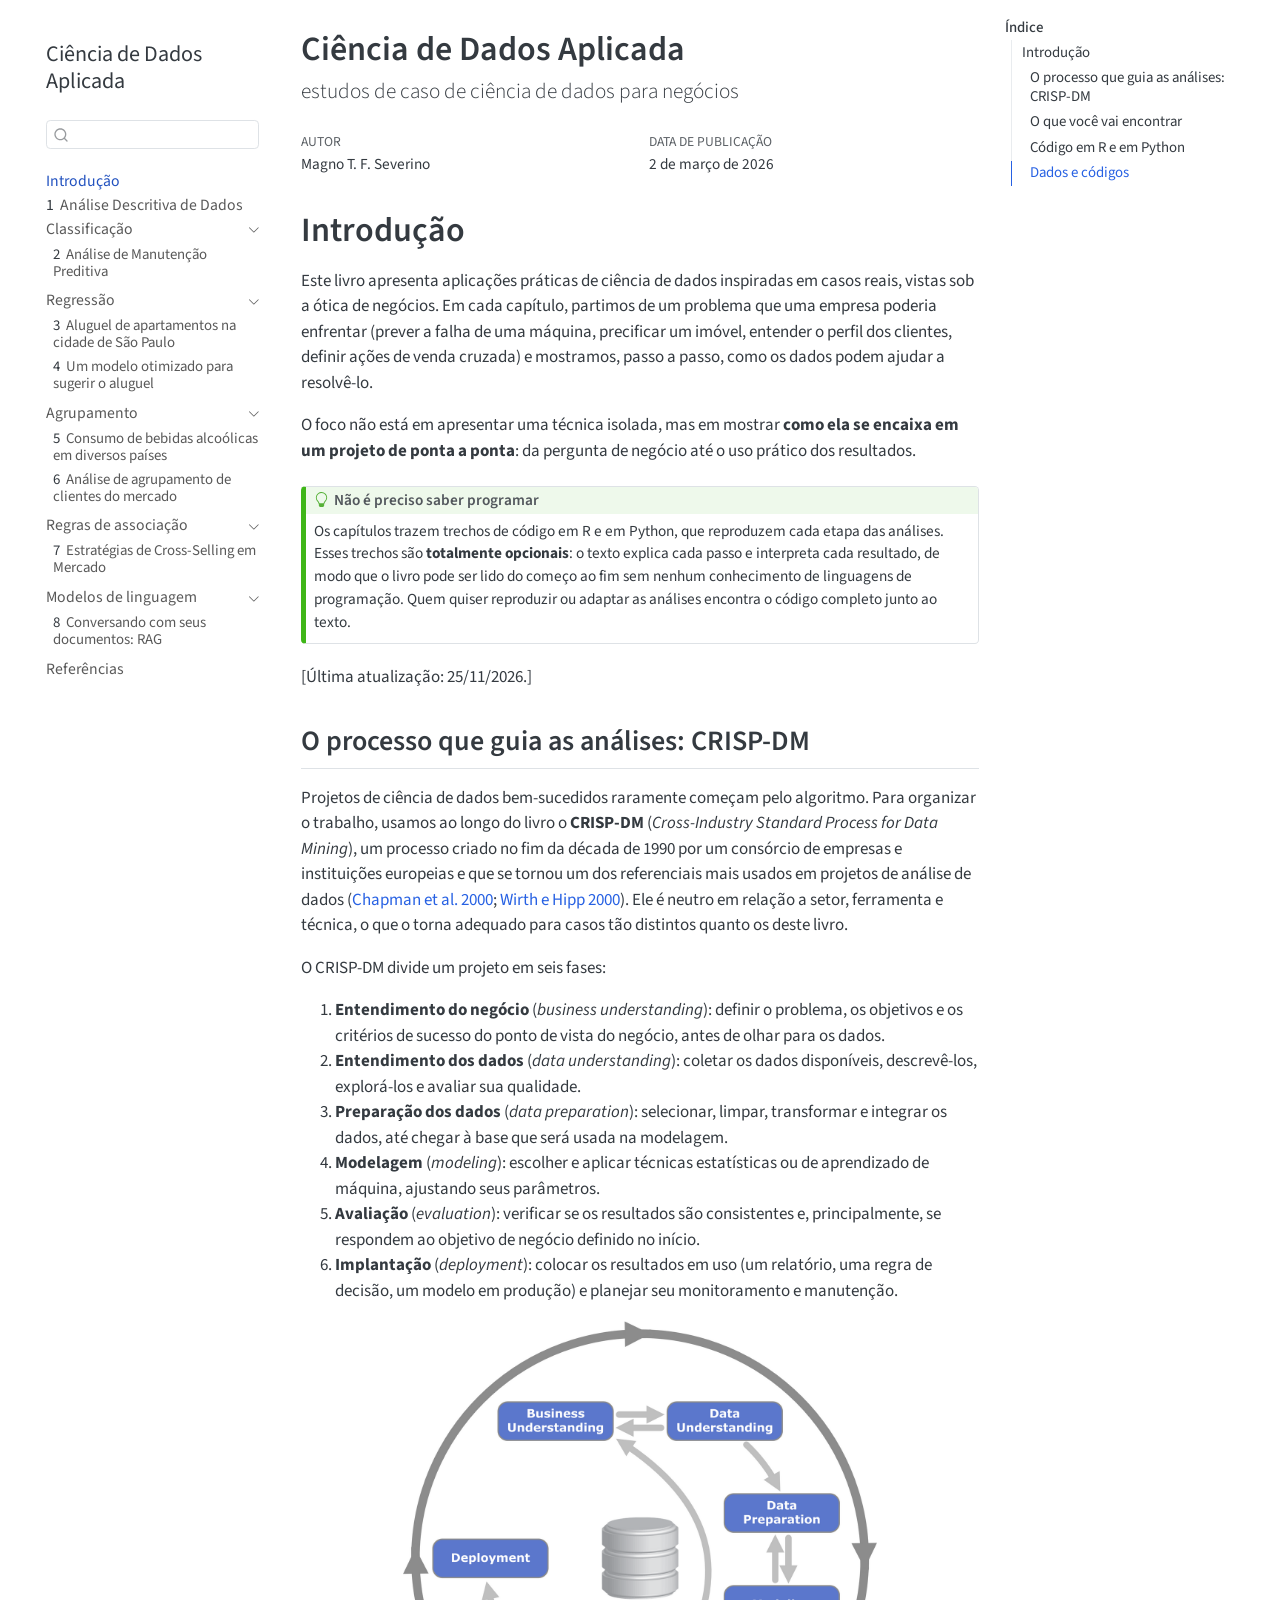
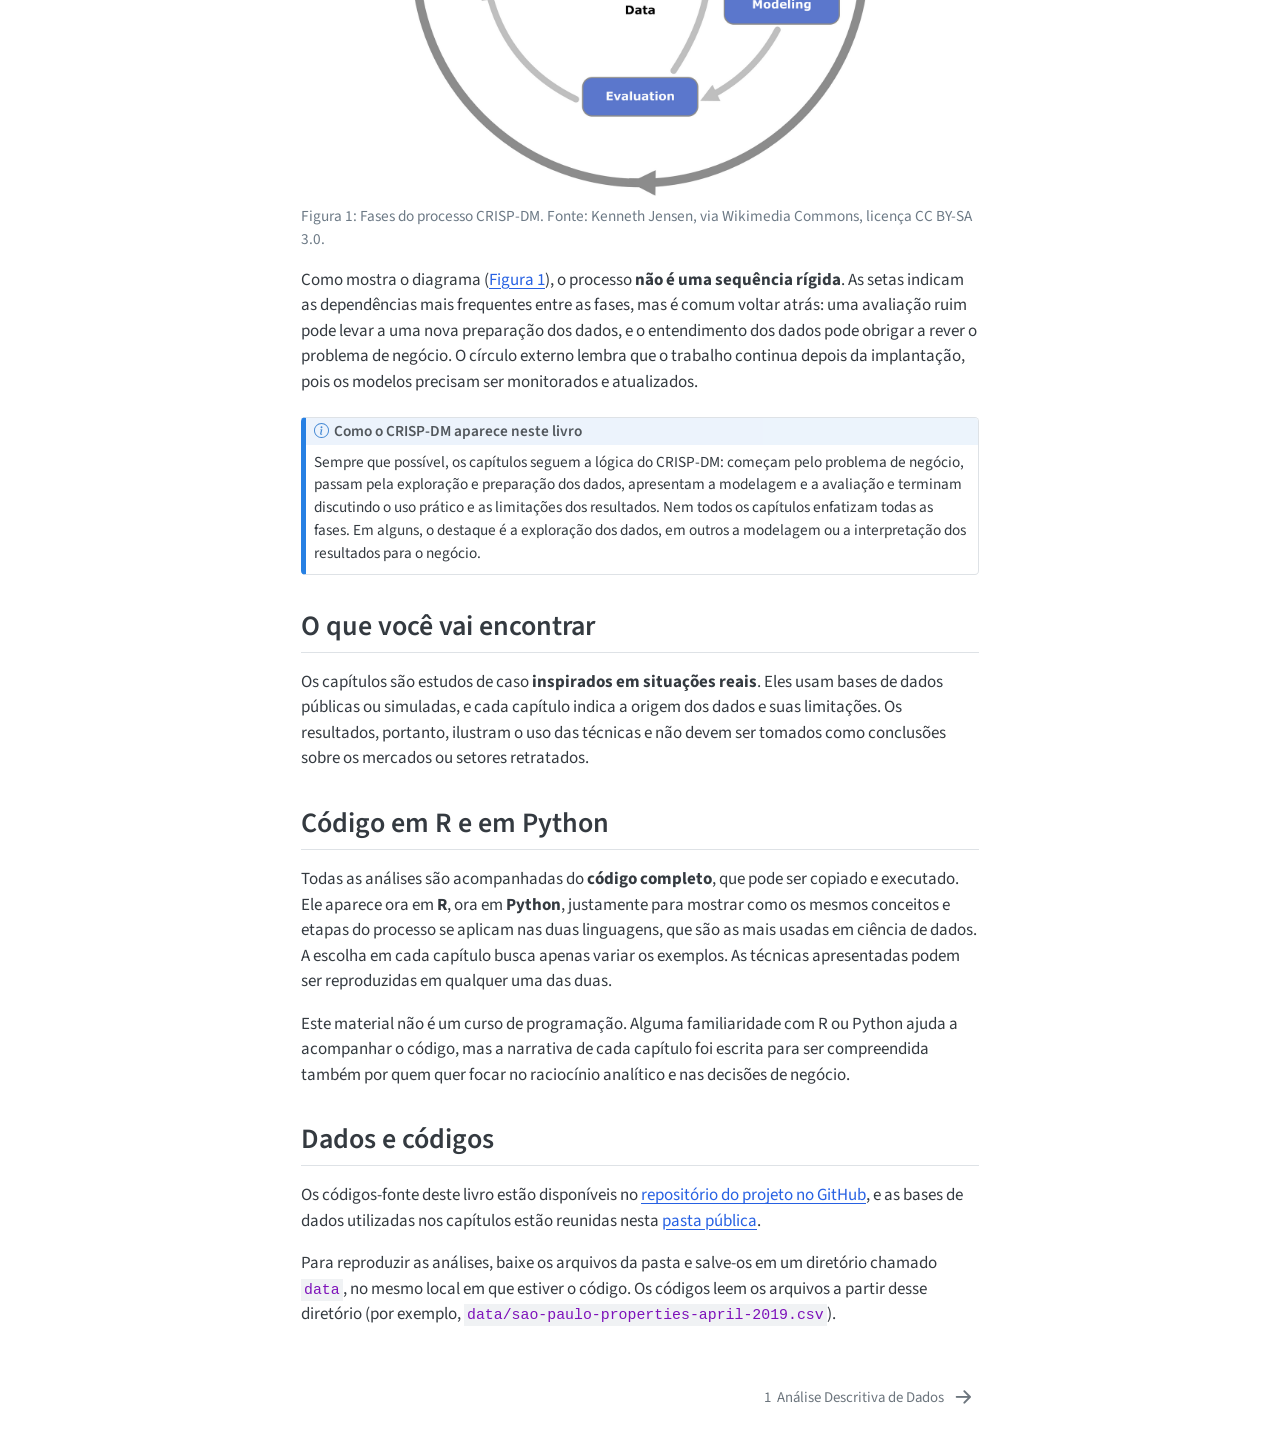
==== _book/index.html @ 0cd11869 "Atualiza título, subtítulo e introdução do livro - Título "Ciência de Dados Aplicada" e subtítulo "e" ====
<!DOCTYPE html>
<html xmlns="http://www.w3.org/1999/xhtml" lang="pt-BR" xml:lang="pt-BR"><head>

<meta charset="utf-8">
<meta name="generator" content="quarto-1.8.25">

<meta name="viewport" content="width=device-width, initial-scale=1.0, user-scalable=yes">

<meta name="author" content="Magno T. F. Severino">

<title>Ciência de Dados Aplicada</title>
<style>
code{white-space: pre-wrap;}
span.smallcaps{font-variant: small-caps;}
div.columns{display: flex; gap: min(4vw, 1.5em);}
div.column{flex: auto; overflow-x: auto;}
div.hanging-indent{margin-left: 1.5em; text-indent: -1.5em;}
ul.task-list{list-style: none;}
ul.task-list li input[type="checkbox"] {
  width: 0.8em;
  margin: 0 0.8em 0.2em -1em; /* quarto-specific, see https://github.com/quarto-dev/quarto-cli/issues/4556 */ 
  vertical-align: middle;
}
/* CSS for citations */
div.csl-bib-body { }
div.csl-entry {
  clear: both;
  margin-bottom: 0em;
}
.hanging-indent div.csl-entry {
  margin-left:2em;
  text-indent:-2em;
}
div.csl-left-margin {
  min-width:2em;
  float:left;
}
div.csl-right-inline {
  margin-left:2em;
  padding-left:1em;
}
div.csl-indent {
  margin-left: 2em;
}</style>


<script src="site_libs/quarto-nav/quarto-nav.js"></script>
<script src="site_libs/quarto-nav/headroom.min.js"></script>
<script src="site_libs/clipboard/clipboard.min.js"></script>
<script src="site_libs/quarto-search/autocomplete.umd.js"></script>
<script src="site_libs/quarto-search/fuse.min.js"></script>
<script src="site_libs/quarto-search/quarto-search.js"></script>
<meta name="quarto:offset" content="./">
<link href="./01_analise_descritiva.html" rel="next">
<script src="site_libs/quarto-html/quarto.js" type="module"></script>
<script src="site_libs/quarto-html/tabsets/tabsets.js" type="module"></script>
<script src="site_libs/quarto-html/axe/axe-check.js" type="module"></script>
<script src="site_libs/quarto-html/popper.min.js"></script>
<script src="site_libs/quarto-html/tippy.umd.min.js"></script>
<script src="site_libs/quarto-html/anchor.min.js"></script>
<link href="site_libs/quarto-html/tippy.css" rel="stylesheet">
<link href="site_libs/quarto-html/quarto-syntax-highlighting-7b89279ff1a6dce999919e0e67d4d9ec.css" rel="stylesheet" id="quarto-text-highlighting-styles">
<script src="site_libs/bootstrap/bootstrap.min.js"></script>
<link href="site_libs/bootstrap/bootstrap-icons.css" rel="stylesheet">
<link href="site_libs/bootstrap/bootstrap-70a47bd5681a7291082a5b9f83d58762.min.css" rel="stylesheet" append-hash="true" id="quarto-bootstrap" data-mode="light">
<script id="quarto-search-options" type="application/json">{
  "location": "sidebar",
  "copy-button": false,
  "collapse-after": 3,
  "panel-placement": "start",
  "type": "textbox",
  "limit": 50,
  "keyboard-shortcut": [
    "f",
    "/",
    "s"
  ],
  "show-item-context": false,
  "language": {
    "search-no-results-text": "Nenhum resultado",
    "search-matching-documents-text": "documentos correspondentes",
    "search-copy-link-title": "Copiar link para a busca",
    "search-hide-matches-text": "Esconder correspondências adicionais",
    "search-more-match-text": "mais correspondência neste documento",
    "search-more-matches-text": "mais correspondências neste documento",
    "search-clear-button-title": "Limpar",
    "search-text-placeholder": "",
    "search-detached-cancel-button-title": "Cancelar",
    "search-submit-button-title": "Enviar",
    "search-label": "Procurar"
  }
}</script>


</head>

<body class="nav-sidebar floating quarto-light">

<div id="quarto-search-results"></div>
  <header id="quarto-header" class="headroom fixed-top">
  <nav class="quarto-secondary-nav">
    <div class="container-fluid d-flex">
      <button type="button" class="quarto-btn-toggle btn" data-bs-toggle="collapse" role="button" data-bs-target=".quarto-sidebar-collapse-item" aria-controls="quarto-sidebar" aria-expanded="false" aria-label="Alternar barra lateral" onclick="if (window.quartoToggleHeadroom) { window.quartoToggleHeadroom(); }">
        <i class="bi bi-layout-text-sidebar-reverse"></i>
      </button>
        <nav class="quarto-page-breadcrumbs" aria-label="breadcrumb"><ol class="breadcrumb"><li class="breadcrumb-item"><a href="./index.html">Introdução</a></li></ol></nav>
        <a class="flex-grow-1" role="navigation" data-bs-toggle="collapse" data-bs-target=".quarto-sidebar-collapse-item" aria-controls="quarto-sidebar" aria-expanded="false" aria-label="Alternar barra lateral" onclick="if (window.quartoToggleHeadroom) { window.quartoToggleHeadroom(); }">      
        </a>
      <button type="button" class="btn quarto-search-button" aria-label="Procurar" onclick="window.quartoOpenSearch();">
        <i class="bi bi-search"></i>
      </button>
    </div>
  </nav>
</header>
<!-- content -->
<div id="quarto-content" class="quarto-container page-columns page-rows-contents page-layout-article">
<!-- sidebar -->
  <nav id="quarto-sidebar" class="sidebar collapse collapse-horizontal quarto-sidebar-collapse-item sidebar-navigation floating overflow-auto">
    <div class="pt-lg-2 mt-2 text-left sidebar-header sidebar-header-stacked">
      <a href="./index.html" class="sidebar-logo-link">
      </a>
    <div class="sidebar-title mb-0 py-0">
      <a href="./">Ciência de Dados Aplicada</a> 
    </div>
      </div>
        <div class="mt-2 flex-shrink-0 align-items-center">
        <div class="sidebar-search">
        <div id="quarto-search" class="" title="Procurar"></div>
        </div>
        </div>
    <div class="sidebar-menu-container"> 
    <ul class="list-unstyled mt-1">
        <li class="sidebar-item">
  <div class="sidebar-item-container"> 
  <a href="./index.html" class="sidebar-item-text sidebar-link active">
 <span class="menu-text">Introdução</span></a>
  </div>
</li>
        <li class="sidebar-item">
  <div class="sidebar-item-container"> 
  <a href="./01_analise_descritiva.html" class="sidebar-item-text sidebar-link">
 <span class="menu-text"><span class="chapter-number">1</span>&nbsp; <span class="chapter-title">Análise Descritiva de Dados</span></span></a>
  </div>
</li>
        <li class="sidebar-item sidebar-item-section">
      <div class="sidebar-item-container"> 
            <a class="sidebar-item-text sidebar-link text-start" data-bs-toggle="collapse" data-bs-target="#quarto-sidebar-section-1" role="navigation" aria-expanded="true">
 <span class="menu-text">Classificação</span></a>
          <a class="sidebar-item-toggle text-start" data-bs-toggle="collapse" data-bs-target="#quarto-sidebar-section-1" role="navigation" aria-expanded="true" aria-label="Alternar seção">
            <i class="bi bi-chevron-right ms-2"></i>
          </a> 
      </div>
      <ul id="quarto-sidebar-section-1" class="collapse list-unstyled sidebar-section depth1 show">  
          <li class="sidebar-item">
  <div class="sidebar-item-container"> 
  <a href="./02_classificacao_manutencao_preventiva.html" class="sidebar-item-text sidebar-link">
 <span class="menu-text"><span class="chapter-number">2</span>&nbsp; <span class="chapter-title">Análise de Manutenção Preditiva</span></span></a>
  </div>
</li>
      </ul>
  </li>
        <li class="sidebar-item sidebar-item-section">
      <div class="sidebar-item-container"> 
            <a class="sidebar-item-text sidebar-link text-start" data-bs-toggle="collapse" data-bs-target="#quarto-sidebar-section-2" role="navigation" aria-expanded="true">
 <span class="menu-text">Regressão</span></a>
          <a class="sidebar-item-toggle text-start" data-bs-toggle="collapse" data-bs-target="#quarto-sidebar-section-2" role="navigation" aria-expanded="true" aria-label="Alternar seção">
            <i class="bi bi-chevron-right ms-2"></i>
          </a> 
      </div>
      <ul id="quarto-sidebar-section-2" class="collapse list-unstyled sidebar-section depth1 show">  
          <li class="sidebar-item">
  <div class="sidebar-item-container"> 
  <a href="./03_regressao.html" class="sidebar-item-text sidebar-link">
 <span class="menu-text"><span class="chapter-number">3</span>&nbsp; <span class="chapter-title">Aluguel de apartamentos na cidade de São Paulo</span></span></a>
  </div>
</li>
          <li class="sidebar-item">
  <div class="sidebar-item-container"> 
  <a href="./03a_anexo_regressao.html" class="sidebar-item-text sidebar-link">
 <span class="menu-text"><span class="chapter-number">4</span>&nbsp; <span class="chapter-title">Um modelo otimizado para sugerir o aluguel</span></span></a>
  </div>
</li>
      </ul>
  </li>
        <li class="sidebar-item sidebar-item-section">
      <div class="sidebar-item-container"> 
            <a class="sidebar-item-text sidebar-link text-start" data-bs-toggle="collapse" data-bs-target="#quarto-sidebar-section-3" role="navigation" aria-expanded="true">
 <span class="menu-text">Agrupamento</span></a>
          <a class="sidebar-item-toggle text-start" data-bs-toggle="collapse" data-bs-target="#quarto-sidebar-section-3" role="navigation" aria-expanded="true" aria-label="Alternar seção">
            <i class="bi bi-chevron-right ms-2"></i>
          </a> 
      </div>
      <ul id="quarto-sidebar-section-3" class="collapse list-unstyled sidebar-section depth1 show">  
          <li class="sidebar-item">
  <div class="sidebar-item-container"> 
  <a href="./04_cluster_538.html" class="sidebar-item-text sidebar-link">
 <span class="menu-text"><span class="chapter-number">5</span>&nbsp; <span class="chapter-title">Consumo de bebidas alcoólicas em diversos países</span></span></a>
  </div>
</li>
          <li class="sidebar-item">
  <div class="sidebar-item-container"> 
  <a href="./05_cluster_pda.html" class="sidebar-item-text sidebar-link">
 <span class="menu-text"><span class="chapter-number">6</span>&nbsp; <span class="chapter-title">Análise de agrupamento de clientes do mercado</span></span></a>
  </div>
</li>
      </ul>
  </li>
        <li class="sidebar-item sidebar-item-section">
      <div class="sidebar-item-container"> 
            <a class="sidebar-item-text sidebar-link text-start" data-bs-toggle="collapse" data-bs-target="#quarto-sidebar-section-4" role="navigation" aria-expanded="true">
 <span class="menu-text">Regras de associação</span></a>
          <a class="sidebar-item-toggle text-start" data-bs-toggle="collapse" data-bs-target="#quarto-sidebar-section-4" role="navigation" aria-expanded="true" aria-label="Alternar seção">
            <i class="bi bi-chevron-right ms-2"></i>
          </a> 
      </div>
      <ul id="quarto-sidebar-section-4" class="collapse list-unstyled sidebar-section depth1 show">  
          <li class="sidebar-item">
  <div class="sidebar-item-container"> 
  <a href="./06_groceries.html" class="sidebar-item-text sidebar-link">
 <span class="menu-text"><span class="chapter-number">7</span>&nbsp; <span class="chapter-title">Estratégias de Cross-Selling em Mercado</span></span></a>
  </div>
</li>
      </ul>
  </li>
        <li class="sidebar-item sidebar-item-section">
      <div class="sidebar-item-container"> 
            <a class="sidebar-item-text sidebar-link text-start" data-bs-toggle="collapse" data-bs-target="#quarto-sidebar-section-5" role="navigation" aria-expanded="true">
 <span class="menu-text">Modelos de linguagem</span></a>
          <a class="sidebar-item-toggle text-start" data-bs-toggle="collapse" data-bs-target="#quarto-sidebar-section-5" role="navigation" aria-expanded="true" aria-label="Alternar seção">
            <i class="bi bi-chevron-right ms-2"></i>
          </a> 
      </div>
      <ul id="quarto-sidebar-section-5" class="collapse list-unstyled sidebar-section depth1 show">  
          <li class="sidebar-item">
  <div class="sidebar-item-container"> 
  <a href="./07_rag.html" class="sidebar-item-text sidebar-link">
 <span class="menu-text"><span class="chapter-number">8</span>&nbsp; <span class="chapter-title">Conversando com seus documentos: RAG</span></span></a>
  </div>
</li>
      </ul>
  </li>
        <li class="sidebar-item">
  <div class="sidebar-item-container"> 
  <a href="./references.html" class="sidebar-item-text sidebar-link">
 <span class="menu-text">Referências</span></a>
  </div>
</li>
    </ul>
    </div>
</nav>
<div id="quarto-sidebar-glass" class="quarto-sidebar-collapse-item" data-bs-toggle="collapse" data-bs-target=".quarto-sidebar-collapse-item"></div>
<!-- margin-sidebar -->
    <div id="quarto-margin-sidebar" class="sidebar margin-sidebar">
        <nav id="TOC" role="doc-toc" class="toc-active">
    <h2 id="toc-title">Índice</h2>
   
  <ul>
  <li><a href="#introdução" id="toc-introdução" class="nav-link active" data-scroll-target="#introdução">Introdução</a>
  <ul class="collapse">
  <li><a href="#o-processo-que-guia-as-análises-crisp-dm" id="toc-o-processo-que-guia-as-análises-crisp-dm" class="nav-link" data-scroll-target="#o-processo-que-guia-as-análises-crisp-dm">O processo que guia as análises: CRISP-DM</a></li>
  <li><a href="#o-que-você-vai-encontrar" id="toc-o-que-você-vai-encontrar" class="nav-link" data-scroll-target="#o-que-você-vai-encontrar">O que você vai encontrar</a></li>
  <li><a href="#código-em-r-e-em-python" id="toc-código-em-r-e-em-python" class="nav-link" data-scroll-target="#código-em-r-e-em-python">Código em R e em Python</a></li>
  <li><a href="#sec-dados" id="toc-sec-dados" class="nav-link" data-scroll-target="#sec-dados">Dados e códigos</a></li>
  </ul></li>
  </ul>
</nav>
    </div>
<!-- main -->
<main class="content" id="quarto-document-content">

<header id="title-block-header" class="quarto-title-block default">
<div class="quarto-title">
<h1 class="title">Ciência de Dados Aplicada</h1>
<p class="subtitle lead">estudos de caso de ciência de dados para negócios</p>
</div>



<div class="quarto-title-meta">

    <div>
    <div class="quarto-title-meta-heading">Autor</div>
    <div class="quarto-title-meta-contents">
             <p>Magno T. F. Severino </p>
          </div>
  </div>
    
    <div>
    <div class="quarto-title-meta-heading">Data de Publicação</div>
    <div class="quarto-title-meta-contents">
      <p class="date">2 de março de 2026</p>
    </div>
  </div>
  
    
  </div>
  


</header>


<section id="introdução" class="level1 unnumbered">
<h1 class="unnumbered">Introdução</h1>
<p>Este livro apresenta aplicações práticas de ciência de dados inspiradas em casos reais, vistas sob a ótica de negócios. Em cada capítulo, partimos de um problema que uma empresa poderia enfrentar (prever a falha de uma máquina, precificar um imóvel, entender o perfil dos clientes, definir ações de venda cruzada) e mostramos, passo a passo, como os dados podem ajudar a resolvê-lo.</p>
<p>O foco não está em apresentar uma técnica isolada, mas em mostrar <strong>como ela se encaixa em um projeto de ponta a ponta</strong>: da pergunta de negócio até o uso prático dos resultados.</p>
<div class="callout callout-style-default callout-tip callout-titled" title="Não é preciso saber programar">
<div class="callout-header d-flex align-content-center">
<div class="callout-icon-container">
<i class="callout-icon"></i>
</div>
<div class="callout-title-container flex-fill">
<span class="screen-reader-only">Dica</span>Não é preciso saber programar
</div>
</div>
<div class="callout-body-container callout-body">
<p>Os capítulos trazem trechos de código em R e em Python, que reproduzem cada etapa das análises. Esses trechos são <strong>totalmente opcionais</strong>: o texto explica cada passo e interpreta cada resultado, de modo que o livro pode ser lido do começo ao fim sem nenhum conhecimento de linguagens de programação. Quem quiser reproduzir ou adaptar as análises encontra o código completo junto ao texto.</p>
</div>
</div>
<p>[Última atualização: <span id="data-atualizacao">25/11/2026</span>.]</p>
<section id="o-processo-que-guia-as-análises-crisp-dm" class="level2">
<h2 class="anchored" data-anchor-id="o-processo-que-guia-as-análises-crisp-dm">O processo que guia as análises: CRISP-DM</h2>
<p>Projetos de ciência de dados bem-sucedidos raramente começam pelo algoritmo. Para organizar o trabalho, usamos ao longo do livro o <strong>CRISP-DM</strong> (<em>Cross-Industry Standard Process for Data Mining</em>), um processo criado no fim da década de 1990 por um consórcio de empresas e instituições europeias e que se tornou um dos referenciais mais usados em projetos de análise de dados <span class="citation" data-cites="chapman2000crispdm wirth2000crispdm">(<a href="references.html#ref-chapman2000crispdm" role="doc-biblioref">Chapman et al. 2000</a>; <a href="references.html#ref-wirth2000crispdm" role="doc-biblioref">Wirth e Hipp 2000</a>)</span>. Ele é neutro em relação a setor, ferramenta e técnica, o que o torna adequado para casos tão distintos quanto os deste livro.</p>
<p>O CRISP-DM divide um projeto em seis fases:</p>
<ol type="1">
<li><strong>Entendimento do negócio</strong> (<em>business understanding</em>): definir o problema, os objetivos e os critérios de sucesso do ponto de vista do negócio, antes de olhar para os dados.</li>
<li><strong>Entendimento dos dados</strong> (<em>data understanding</em>): coletar os dados disponíveis, descrevê-los, explorá-los e avaliar sua qualidade.</li>
<li><strong>Preparação dos dados</strong> (<em>data preparation</em>): selecionar, limpar, transformar e integrar os dados, até chegar à base que será usada na modelagem.</li>
<li><strong>Modelagem</strong> (<em>modeling</em>): escolher e aplicar técnicas estatísticas ou de aprendizado de máquina, ajustando seus parâmetros.</li>
<li><strong>Avaliação</strong> (<em>evaluation</em>): verificar se os resultados são consistentes e, principalmente, se respondem ao objetivo de negócio definido no início.</li>
<li><strong>Implantação</strong> (<em>deployment</em>): colocar os resultados em uso (um relatório, uma regra de decisão, um modelo em produção) e planejar seu monitoramento e manutenção.</li>
</ol>
<div id="fig-crispdm" class="quarto-float quarto-figure quarto-figure-center anchored" alt="Diagrama circular do CRISP-DM, com as fases Entendimento do negócio, Entendimento dos dados, Preparação dos dados, Modelagem, Avaliação e Implantação, ao redor dos dados.">
<figure class="quarto-float quarto-float-fig figure">
<div aria-describedby="fig-crispdm-caption-0ceaefa1-69ba-4598-a22c-09a6ac19f8ca">
<img src="images/crisp-dm.png" class="img-fluid figure-img" style="width:70.0%" alt="Diagrama circular do CRISP-DM, com as fases Entendimento do negócio, Entendimento dos dados, Preparação dos dados, Modelagem, Avaliação e Implantação, ao redor dos dados.">
</div>
<figcaption class="quarto-float-caption-bottom quarto-float-caption quarto-float-fig" id="fig-crispdm-caption-0ceaefa1-69ba-4598-a22c-09a6ac19f8ca">
Figura&nbsp;1: Fases do processo CRISP-DM. Fonte: Kenneth Jensen, via Wikimedia Commons, licença CC BY-SA 3.0.
</figcaption>
</figure>
</div>
<p>Como mostra o diagrama (<a href="#fig-crispdm" class="quarto-xref">Figura&nbsp;<span>1</span></a>), o processo <strong>não é uma sequência rígida</strong>. As setas indicam as dependências mais frequentes entre as fases, mas é comum voltar atrás: uma avaliação ruim pode levar a uma nova preparação dos dados, e o entendimento dos dados pode obrigar a rever o problema de negócio. O círculo externo lembra que o trabalho continua depois da implantação, pois os modelos precisam ser monitorados e atualizados.</p>
<div class="callout callout-style-default callout-note callout-titled" title="Como o CRISP-DM aparece neste livro">
<div class="callout-header d-flex align-content-center">
<div class="callout-icon-container">
<i class="callout-icon"></i>
</div>
<div class="callout-title-container flex-fill">
<span class="screen-reader-only">Nota</span>Como o CRISP-DM aparece neste livro
</div>
</div>
<div class="callout-body-container callout-body">
<p>Sempre que possível, os capítulos seguem a lógica do CRISP-DM: começam pelo problema de negócio, passam pela exploração e preparação dos dados, apresentam a modelagem e a avaliação e terminam discutindo o uso prático e as limitações dos resultados. Nem todos os capítulos enfatizam todas as fases. Em alguns, o destaque é a exploração dos dados, em outros a modelagem ou a interpretação dos resultados para o negócio.</p>
</div>
</div>
</section>
<section id="o-que-você-vai-encontrar" class="level2">
<h2 class="anchored" data-anchor-id="o-que-você-vai-encontrar">O que você vai encontrar</h2>
<p>Os capítulos são estudos de caso <strong>inspirados em situações reais</strong>. Eles usam bases de dados públicas ou simuladas, e cada capítulo indica a origem dos dados e suas limitações. Os resultados, portanto, ilustram o uso das técnicas e não devem ser tomados como conclusões sobre os mercados ou setores retratados.</p>
<!-- | Capítulo | Tema | Tipo de análise | Linguagem | -->
<!-- |:--|:--|:--|:--| -->
<!-- | 1 | Atrasos em voos | Análise descritiva | R | -->
<!-- | 2 | Manutenção preditiva | Classificação | Python | -->
<!-- | 3 | Aluguel de apartamentos | Regressão | R | -->
<!-- | 4 | Consumo de bebidas alcoólicas | Agrupamento | R | -->
<!-- | 5 | Clientes de um mercado | Agrupamento | Python | -->
<!-- | 6 | Estratégias de cross-selling | Regras de associação | R | -->
</section>
<section id="código-em-r-e-em-python" class="level2">
<h2 class="anchored" data-anchor-id="código-em-r-e-em-python">Código em R e em Python</h2>
<p>Todas as análises são acompanhadas do <strong>código completo</strong>, que pode ser copiado e executado. Ele aparece ora em <strong>R</strong>, ora em <strong>Python</strong>, justamente para mostrar como os mesmos conceitos e etapas do processo se aplicam nas duas linguagens, que são as mais usadas em ciência de dados. A escolha em cada capítulo busca apenas variar os exemplos. As técnicas apresentadas podem ser reproduzidas em qualquer uma das duas.</p>
<p>Este material não é um curso de programação. Alguma familiaridade com R ou Python ajuda a acompanhar o código, mas a narrativa de cada capítulo foi escrita para ser compreendida também por quem quer focar no raciocínio analítico e nas decisões de negócio.</p>
</section>
<section id="sec-dados" class="level2">
<h2 class="anchored" data-anchor-id="sec-dados">Dados e códigos</h2>
<p>Os códigos-fonte deste livro estão disponíveis no <a href="https://github.com/magnotairone/aplicacoes">repositório do projeto no GitHub</a>, e as bases de dados utilizadas nos capítulos estão reunidas nesta <a href="https://tinyurl.com/3f8ez3hz">pasta pública</a>.</p>
<p>Para reproduzir as análises, baixe os arquivos da pasta e salve-os em um diretório chamado <code>data</code>, no mesmo local em que estiver o código. Os códigos leem os arquivos a partir desse diretório (por exemplo, <code>data/sao-paulo-properties-april-2019.csv</code>).</p>
<!-- ## Referências desta introdução -->
<!-- O CRISP-DM é descrito em detalhe no guia original [@chapman2000crispdm]. Para uma leitura voltada a gestores e profissionais de negócio, que usa o mesmo raciocínio de ligar problema de negócio, dados e decisão, veja @provost2013data. -->


<div id="refs" class="references csl-bib-body hanging-indent" data-entry-spacing="0" role="list" style="display: none">
<div id="ref-chapman2000crispdm" class="csl-entry" role="listitem">
Chapman, Pete, Julian Clinton, Randy Kerber, Thomas Khabaza, Thomas Reinartz, Colin Shearer, e Rüdiger Wirth. 2000. <span>“<span>CRISP-DM</span> 1.0: Step-by-step data mining guide”</span>. SPSS Inc.
</div>
<div id="ref-wirth2000crispdm" class="csl-entry" role="listitem">
Wirth, Rüdiger, e Jochen Hipp. 2000. <span>“<span>CRISP-DM</span>: Towards a standard process model for data mining”</span>. Em <em>Proceedings of the 4th International Conference on the Practical Applications of Knowledge Discovery and Data Mining</em>, 29–39.
</div>
</div>
</section>
</section>

</main> <!-- /main -->
<script id="quarto-html-after-body" type="application/javascript">
  window.document.addEventListener("DOMContentLoaded", function (event) {
    const icon = "";
    const anchorJS = new window.AnchorJS();
    anchorJS.options = {
      placement: 'right',
      icon: icon
    };
    anchorJS.add('.anchored');
    const isCodeAnnotation = (el) => {
      for (const clz of el.classList) {
        if (clz.startsWith('code-annotation-')) {                     
          return true;
        }
      }
      return false;
    }
    const onCopySuccess = function(e) {
      // button target
      const button = e.trigger;
      // don't keep focus
      button.blur();
      // flash "checked"
      button.classList.add('code-copy-button-checked');
      var currentTitle = button.getAttribute("title");
      button.setAttribute("title", "Copiada");
      let tooltip;
      if (window.bootstrap) {
        button.setAttribute("data-bs-toggle", "tooltip");
        button.setAttribute("data-bs-placement", "left");
        button.setAttribute("data-bs-title", "Copiada");
        tooltip = new bootstrap.Tooltip(button, 
          { trigger: "manual", 
            customClass: "code-copy-button-tooltip",
            offset: [0, -8]});
        tooltip.show();    
      }
      setTimeout(function() {
        if (tooltip) {
          tooltip.hide();
          button.removeAttribute("data-bs-title");
          button.removeAttribute("data-bs-toggle");
          button.removeAttribute("data-bs-placement");
        }
        button.setAttribute("title", currentTitle);
        button.classList.remove('code-copy-button-checked');
      }, 1000);
      // clear code selection
      e.clearSelection();
    }
    const getTextToCopy = function(trigger) {
      const outerScaffold = trigger.parentElement.cloneNode(true);
      const codeEl = outerScaffold.querySelector('code');
      for (const childEl of codeEl.children) {
        if (isCodeAnnotation(childEl)) {
          childEl.remove();
        }
      }
      return codeEl.innerText;
    }
    const clipboard = new window.ClipboardJS('.code-copy-button:not([data-in-quarto-modal])', {
      text: getTextToCopy
    });
    clipboard.on('success', onCopySuccess);
    if (window.document.getElementById('quarto-embedded-source-code-modal')) {
      const clipboardModal = new window.ClipboardJS('.code-copy-button[data-in-quarto-modal]', {
        text: getTextToCopy,
        container: window.document.getElementById('quarto-embedded-source-code-modal')
      });
      clipboardModal.on('success', onCopySuccess);
    }
      var localhostRegex = new RegExp(/^(?:http|https):\/\/localhost\:?[0-9]*\//);
      var mailtoRegex = new RegExp(/^mailto:/);
        var filterRegex = new RegExp('/' + window.location.host + '/');
      var isInternal = (href) => {
          return filterRegex.test(href) || localhostRegex.test(href) || mailtoRegex.test(href);
      }
      // Inspect non-navigation links and adorn them if external
     var links = window.document.querySelectorAll('a[href]:not(.nav-link):not(.navbar-brand):not(.toc-action):not(.sidebar-link):not(.sidebar-item-toggle):not(.pagination-link):not(.no-external):not([aria-hidden]):not(.dropdown-item):not(.quarto-navigation-tool):not(.about-link)');
      for (var i=0; i<links.length; i++) {
        const link = links[i];
        if (!isInternal(link.href)) {
          // undo the damage that might have been done by quarto-nav.js in the case of
          // links that we want to consider external
          if (link.dataset.originalHref !== undefined) {
            link.href = link.dataset.originalHref;
          }
        }
      }
    function tippyHover(el, contentFn, onTriggerFn, onUntriggerFn) {
      const config = {
        allowHTML: true,
        maxWidth: 500,
        delay: 100,
        arrow: false,
        appendTo: function(el) {
            return el.parentElement;
        },
        interactive: true,
        interactiveBorder: 10,
        theme: 'quarto',
        placement: 'bottom-start',
      };
      if (contentFn) {
        config.content = contentFn;
      }
      if (onTriggerFn) {
        config.onTrigger = onTriggerFn;
      }
      if (onUntriggerFn) {
        config.onUntrigger = onUntriggerFn;
      }
      window.tippy(el, config); 
    }
    const noterefs = window.document.querySelectorAll('a[role="doc-noteref"]');
    for (var i=0; i<noterefs.length; i++) {
      const ref = noterefs[i];
      tippyHover(ref, function() {
        // use id or data attribute instead here
        let href = ref.getAttribute('data-footnote-href') || ref.getAttribute('href');
        try { href = new URL(href).hash; } catch {}
        const id = href.replace(/^#\/?/, "");
        const note = window.document.getElementById(id);
        if (note) {
          return note.innerHTML;
        } else {
          return "";
        }
      });
    }
    const xrefs = window.document.querySelectorAll('a.quarto-xref');
    const processXRef = (id, note) => {
      // Strip column container classes
      const stripColumnClz = (el) => {
        el.classList.remove("page-full", "page-columns");
        if (el.children) {
          for (const child of el.children) {
            stripColumnClz(child);
          }
        }
      }
      stripColumnClz(note)
      if (id === null || id.startsWith('sec-')) {
        // Special case sections, only their first couple elements
        const container = document.createElement("div");
        if (note.children && note.children.length > 2) {
          container.appendChild(note.children[0].cloneNode(true));
          for (let i = 1; i < note.children.length; i++) {
            const child = note.children[i];
            if (child.tagName === "P" && child.innerText === "") {
              continue;
            } else {
              container.appendChild(child.cloneNode(true));
              break;
            }
          }
          if (window.Quarto?.typesetMath) {
            window.Quarto.typesetMath(container);
          }
          return container.innerHTML
        } else {
          if (window.Quarto?.typesetMath) {
            window.Quarto.typesetMath(note);
          }
          return note.innerHTML;
        }
      } else {
        // Remove any anchor links if they are present
        const anchorLink = note.querySelector('a.anchorjs-link');
        if (anchorLink) {
          anchorLink.remove();
        }
        if (window.Quarto?.typesetMath) {
          window.Quarto.typesetMath(note);
        }
        if (note.classList.contains("callout")) {
          return note.outerHTML;
        } else {
          return note.innerHTML;
        }
      }
    }
    for (var i=0; i<xrefs.length; i++) {
      const xref = xrefs[i];
      tippyHover(xref, undefined, function(instance) {
        instance.disable();
        let url = xref.getAttribute('href');
        let hash = undefined; 
        if (url.startsWith('#')) {
          hash = url;
        } else {
          try { hash = new URL(url).hash; } catch {}
        }
        if (hash) {
          const id = hash.replace(/^#\/?/, "");
          const note = window.document.getElementById(id);
          if (note !== null) {
            try {
              const html = processXRef(id, note.cloneNode(true));
              instance.setContent(html);
            } finally {
              instance.enable();
              instance.show();
            }
          } else {
            // See if we can fetch this
            fetch(url.split('#')[0])
            .then(res => res.text())
            .then(html => {
              const parser = new DOMParser();
              const htmlDoc = parser.parseFromString(html, "text/html");
              const note = htmlDoc.getElementById(id);
              if (note !== null) {
                const html = processXRef(id, note);
                instance.setContent(html);
              } 
            }).finally(() => {
              instance.enable();
              instance.show();
            });
          }
        } else {
          // See if we can fetch a full url (with no hash to target)
          // This is a special case and we should probably do some content thinning / targeting
          fetch(url)
          .then(res => res.text())
          .then(html => {
            const parser = new DOMParser();
            const htmlDoc = parser.parseFromString(html, "text/html");
            const note = htmlDoc.querySelector('main.content');
            if (note !== null) {
              // This should only happen for chapter cross references
              // (since there is no id in the URL)
              // remove the first header
              if (note.children.length > 0 && note.children[0].tagName === "HEADER") {
                note.children[0].remove();
              }
              const html = processXRef(null, note);
              instance.setContent(html);
            } 
          }).finally(() => {
            instance.enable();
            instance.show();
          });
        }
      }, function(instance) {
      });
    }
        let selectedAnnoteEl;
        const selectorForAnnotation = ( cell, annotation) => {
          let cellAttr = 'data-code-cell="' + cell + '"';
          let lineAttr = 'data-code-annotation="' +  annotation + '"';
          const selector = 'span[' + cellAttr + '][' + lineAttr + ']';
          return selector;
        }
        const selectCodeLines = (annoteEl) => {
          const doc = window.document;
          const targetCell = annoteEl.getAttribute("data-target-cell");
          const targetAnnotation = annoteEl.getAttribute("data-target-annotation");
          const annoteSpan = window.document.querySelector(selectorForAnnotation(targetCell, targetAnnotation));
          const lines = annoteSpan.getAttribute("data-code-lines").split(",");
          const lineIds = lines.map((line) => {
            return targetCell + "-" + line;
          })
          let top = null;
          let height = null;
          let parent = null;
          if (lineIds.length > 0) {
              //compute the position of the single el (top and bottom and make a div)
              const el = window.document.getElementById(lineIds[0]);
              top = el.offsetTop;
              height = el.offsetHeight;
              parent = el.parentElement.parentElement;
            if (lineIds.length > 1) {
              const lastEl = window.document.getElementById(lineIds[lineIds.length - 1]);
              const bottom = lastEl.offsetTop + lastEl.offsetHeight;
              height = bottom - top;
            }
            if (top !== null && height !== null && parent !== null) {
              // cook up a div (if necessary) and position it 
              let div = window.document.getElementById("code-annotation-line-highlight");
              if (div === null) {
                div = window.document.createElement("div");
                div.setAttribute("id", "code-annotation-line-highlight");
                div.style.position = 'absolute';
                parent.appendChild(div);
              }
              div.style.top = top - 2 + "px";
              div.style.height = height + 4 + "px";
              div.style.left = 0;
              let gutterDiv = window.document.getElementById("code-annotation-line-highlight-gutter");
              if (gutterDiv === null) {
                gutterDiv = window.document.createElement("div");
                gutterDiv.setAttribute("id", "code-annotation-line-highlight-gutter");
                gutterDiv.style.position = 'absolute';
                const codeCell = window.document.getElementById(targetCell);
                const gutter = codeCell.querySelector('.code-annotation-gutter');
                gutter.appendChild(gutterDiv);
              }
              gutterDiv.style.top = top - 2 + "px";
              gutterDiv.style.height = height + 4 + "px";
            }
            selectedAnnoteEl = annoteEl;
          }
        };
        const unselectCodeLines = () => {
          const elementsIds = ["code-annotation-line-highlight", "code-annotation-line-highlight-gutter"];
          elementsIds.forEach((elId) => {
            const div = window.document.getElementById(elId);
            if (div) {
              div.remove();
            }
          });
          selectedAnnoteEl = undefined;
        };
          // Handle positioning of the toggle
      window.addEventListener(
        "resize",
        throttle(() => {
          elRect = undefined;
          if (selectedAnnoteEl) {
            selectCodeLines(selectedAnnoteEl);
          }
        }, 10)
      );
      function throttle(fn, ms) {
      let throttle = false;
      let timer;
        return (...args) => {
          if(!throttle) { // first call gets through
              fn.apply(this, args);
              throttle = true;
          } else { // all the others get throttled
              if(timer) clearTimeout(timer); // cancel #2
              timer = setTimeout(() => {
                fn.apply(this, args);
                timer = throttle = false;
              }, ms);
          }
        };
      }
        // Attach click handler to the DT
        const annoteDls = window.document.querySelectorAll('dt[data-target-cell]');
        for (const annoteDlNode of annoteDls) {
          annoteDlNode.addEventListener('click', (event) => {
            const clickedEl = event.target;
            if (clickedEl !== selectedAnnoteEl) {
              unselectCodeLines();
              const activeEl = window.document.querySelector('dt[data-target-cell].code-annotation-active');
              if (activeEl) {
                activeEl.classList.remove('code-annotation-active');
              }
              selectCodeLines(clickedEl);
              clickedEl.classList.add('code-annotation-active');
            } else {
              // Unselect the line
              unselectCodeLines();
              clickedEl.classList.remove('code-annotation-active');
            }
          });
        }
    const findCites = (el) => {
      const parentEl = el.parentElement;
      if (parentEl) {
        const cites = parentEl.dataset.cites;
        if (cites) {
          return {
            el,
            cites: cites.split(' ')
          };
        } else {
          return findCites(el.parentElement)
        }
      } else {
        return undefined;
      }
    };
    var bibliorefs = window.document.querySelectorAll('a[role="doc-biblioref"]');
    for (var i=0; i<bibliorefs.length; i++) {
      const ref = bibliorefs[i];
      const citeInfo = findCites(ref);
      if (citeInfo) {
        tippyHover(citeInfo.el, function() {
          var popup = window.document.createElement('div');
          citeInfo.cites.forEach(function(cite) {
            var citeDiv = window.document.createElement('div');
            citeDiv.classList.add('hanging-indent');
            citeDiv.classList.add('csl-entry');
            var biblioDiv = window.document.getElementById('ref-' + cite);
            if (biblioDiv) {
              citeDiv.innerHTML = biblioDiv.innerHTML;
            }
            popup.appendChild(citeDiv);
          });
          return popup.innerHTML;
        });
      }
    }
  });
  </script>
<nav class="page-navigation">
  <div class="nav-page nav-page-previous">
  </div>
  <div class="nav-page nav-page-next">
      <a href="./01_analise_descritiva.html" class="pagination-link" aria-label="Análise Descritiva de Dados">
        <span class="nav-page-text"><span class="chapter-number">1</span>&nbsp; <span class="chapter-title">Análise Descritiva de Dados</span></span> <i class="bi bi-arrow-right-short"></i>
      </a>
  </div>
</nav>
</div> <!-- /content -->




</body></html>
---- _book/site_libs/quarto-html/tippy.css ----
.tippy-box[data-animation=fade][data-state=hidden]{opacity:0}[data-tippy-root]{max-width:calc(100vw - 10px)}.tippy-box{position:relative;background-color:#333;color:#fff;border-radius:4px;font-size:14px;line-height:1.4;white-space:normal;outline:0;transition-property:transform,visibility,opacity}.tippy-box[data-placement^=top]>.tippy-arrow{bottom:0}.tippy-box[data-placement^=top]>.tippy-arrow:before{bottom:-7px;left:0;border-width:8px 8px 0;border-top-color:initial;transform-origin:center top}.tippy-box[data-placement^=bottom]>.tippy-arrow{top:0}.tippy-box[data-placement^=bottom]>.tippy-arrow:before{top:-7px;left:0;border-width:0 8px 8px;border-bottom-color:initial;transform-origin:center bottom}.tippy-box[data-placement^=left]>.tippy-arrow{right:0}.tippy-box[data-placement^=left]>.tippy-arrow:before{border-width:8px 0 8px 8px;border-left-color:initial;right:-7px;transform-origin:center left}.tippy-box[data-placement^=right]>.tippy-arrow{left:0}.tippy-box[data-placement^=right]>.tippy-arrow:before{left:-7px;border-width:8px 8px 8px 0;border-right-color:initial;transform-origin:center right}.tippy-box[data-inertia][data-state=visible]{transition-timing-function:cubic-bezier(.54,1.5,.38,1.11)}.tippy-arrow{width:16px;height:16px;color:#333}.tippy-arrow:before{content:"";position:absolute;border-color:transparent;border-style:solid}.tippy-content{position:relative;padding:5px 9px;z-index:1}
---- _book/site_libs/quarto-html/quarto-syntax-highlighting-7b89279ff1a6dce999919e0e67d4d9ec.css ----
/* quarto syntax highlight colors */
:root {
  --quarto-hl-ot-color: #003B4F;
  --quarto-hl-at-color: #657422;
  --quarto-hl-ss-color: #20794D;
  --quarto-hl-an-color: #5E5E5E;
  --quarto-hl-fu-color: #4758AB;
  --quarto-hl-st-color: #20794D;
  --quarto-hl-cf-color: #003B4F;
  --quarto-hl-op-color: #5E5E5E;
  --quarto-hl-er-color: #AD0000;
  --quarto-hl-bn-color: #AD0000;
  --quarto-hl-al-color: #AD0000;
  --quarto-hl-va-color: #111111;
  --quarto-hl-bu-color: inherit;
  --quarto-hl-ex-color: inherit;
  --quarto-hl-pp-color: #AD0000;
  --quarto-hl-in-color: #5E5E5E;
  --quarto-hl-vs-color: #20794D;
  --quarto-hl-wa-color: #5E5E5E;
  --quarto-hl-do-color: #5E5E5E;
  --quarto-hl-im-color: #00769E;
  --quarto-hl-ch-color: #20794D;
  --quarto-hl-dt-color: #AD0000;
  --quarto-hl-fl-color: #AD0000;
  --quarto-hl-co-color: #5E5E5E;
  --quarto-hl-cv-color: #5E5E5E;
  --quarto-hl-cn-color: #8f5902;
  --quarto-hl-sc-color: #5E5E5E;
  --quarto-hl-dv-color: #AD0000;
  --quarto-hl-kw-color: #003B4F;
}

/* other quarto variables */
:root {
  --quarto-font-monospace: SFMono-Regular, Menlo, Monaco, Consolas, "Liberation Mono", "Courier New", monospace;
}

/* syntax highlight based on Pandoc's rules */
pre > code.sourceCode > span {
  color: #003B4F;
}

code.sourceCode > span {
  color: #003B4F;
}

div.sourceCode,
div.sourceCode pre.sourceCode {
  color: #003B4F;
}

/* Normal */
code span {
  color: #003B4F;
}

/* Alert */
code span.al {
  color: #AD0000;
  font-style: inherit;
}

/* Annotation */
code span.an {
  color: #5E5E5E;
  font-style: inherit;
}

/* Attribute */
code span.at {
  color: #657422;
  font-style: inherit;
}

/* BaseN */
code span.bn {
  color: #AD0000;
  font-style: inherit;
}

/* BuiltIn */
code span.bu {
  font-style: inherit;
}

/* ControlFlow */
code span.cf {
  color: #003B4F;
  font-weight: bold;
  font-style: inherit;
}

/* Char */
code span.ch {
  color: #20794D;
  font-style: inherit;
}

/* Constant */
code span.cn {
  color: #8f5902;
  font-style: inherit;
}

/* Comment */
code span.co {
  color: #5E5E5E;
  font-style: inherit;
}

/* CommentVar */
code span.cv {
  color: #5E5E5E;
  font-style: italic;
}

/* Documentation */
code span.do {
  color: #5E5E5E;
  font-style: italic;
}

/* DataType */
code span.dt {
  color: #AD0000;
  font-style: inherit;
}

/* DecVal */
code span.dv {
  color: #AD0000;
  font-style: inherit;
}

/* Error */
code span.er {
  color: #AD0000;
  font-style: inherit;
}

/* Extension */
code span.ex {
  font-style: inherit;
}

/* Float */
code span.fl {
  color: #AD0000;
  font-style: inherit;
}

/* Function */
code span.fu {
  color: #4758AB;
  font-style: inherit;
}

/* Import */
code span.im {
  color: #00769E;
  font-style: inherit;
}

/* Information */
code span.in {
  color: #5E5E5E;
  font-style: inherit;
}

/* Keyword */
code span.kw {
  color: #003B4F;
  font-weight: bold;
  font-style: inherit;
}

/* Operator */
code span.op {
  color: #5E5E5E;
  font-style: inherit;
}

/* Other */
code span.ot {
  color: #003B4F;
  font-style: inherit;
}

/* Preprocessor */
code span.pp {
  color: #AD0000;
  font-style: inherit;
}

/* SpecialChar */
code span.sc {
  color: #5E5E5E;
  font-style: inherit;
}

/* SpecialString */
code span.ss {
  color: #20794D;
  font-style: inherit;
}

/* String */
code span.st {
  color: #20794D;
  font-style: inherit;
}

/* Variable */
code span.va {
  color: #111111;
  font-style: inherit;
}

/* VerbatimString */
code span.vs {
  color: #20794D;
  font-style: inherit;
}

/* Warning */
code span.wa {
  color: #5E5E5E;
  font-style: italic;
}

.prevent-inlining {
  content: "</";
}

/*# sourceMappingURL=3944bc705cfaf4c80e56f77c5205168a.css.map */
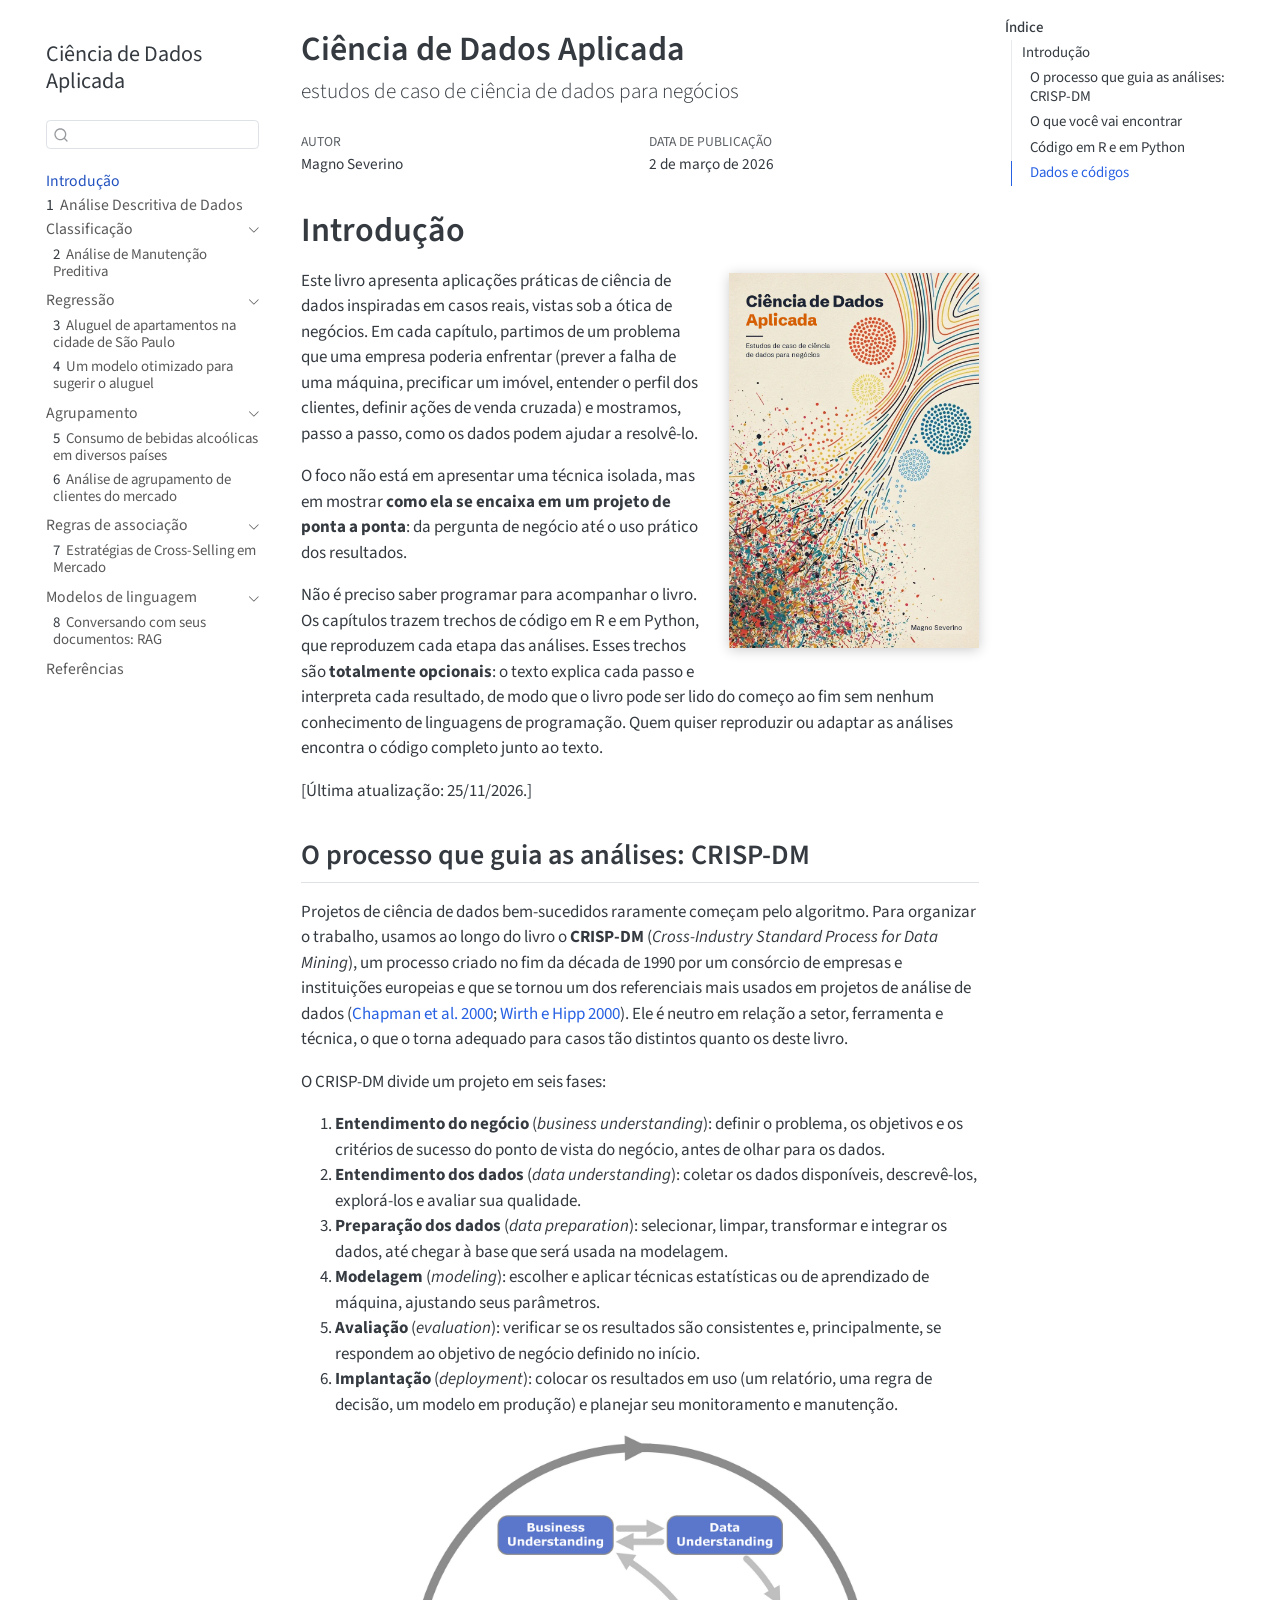
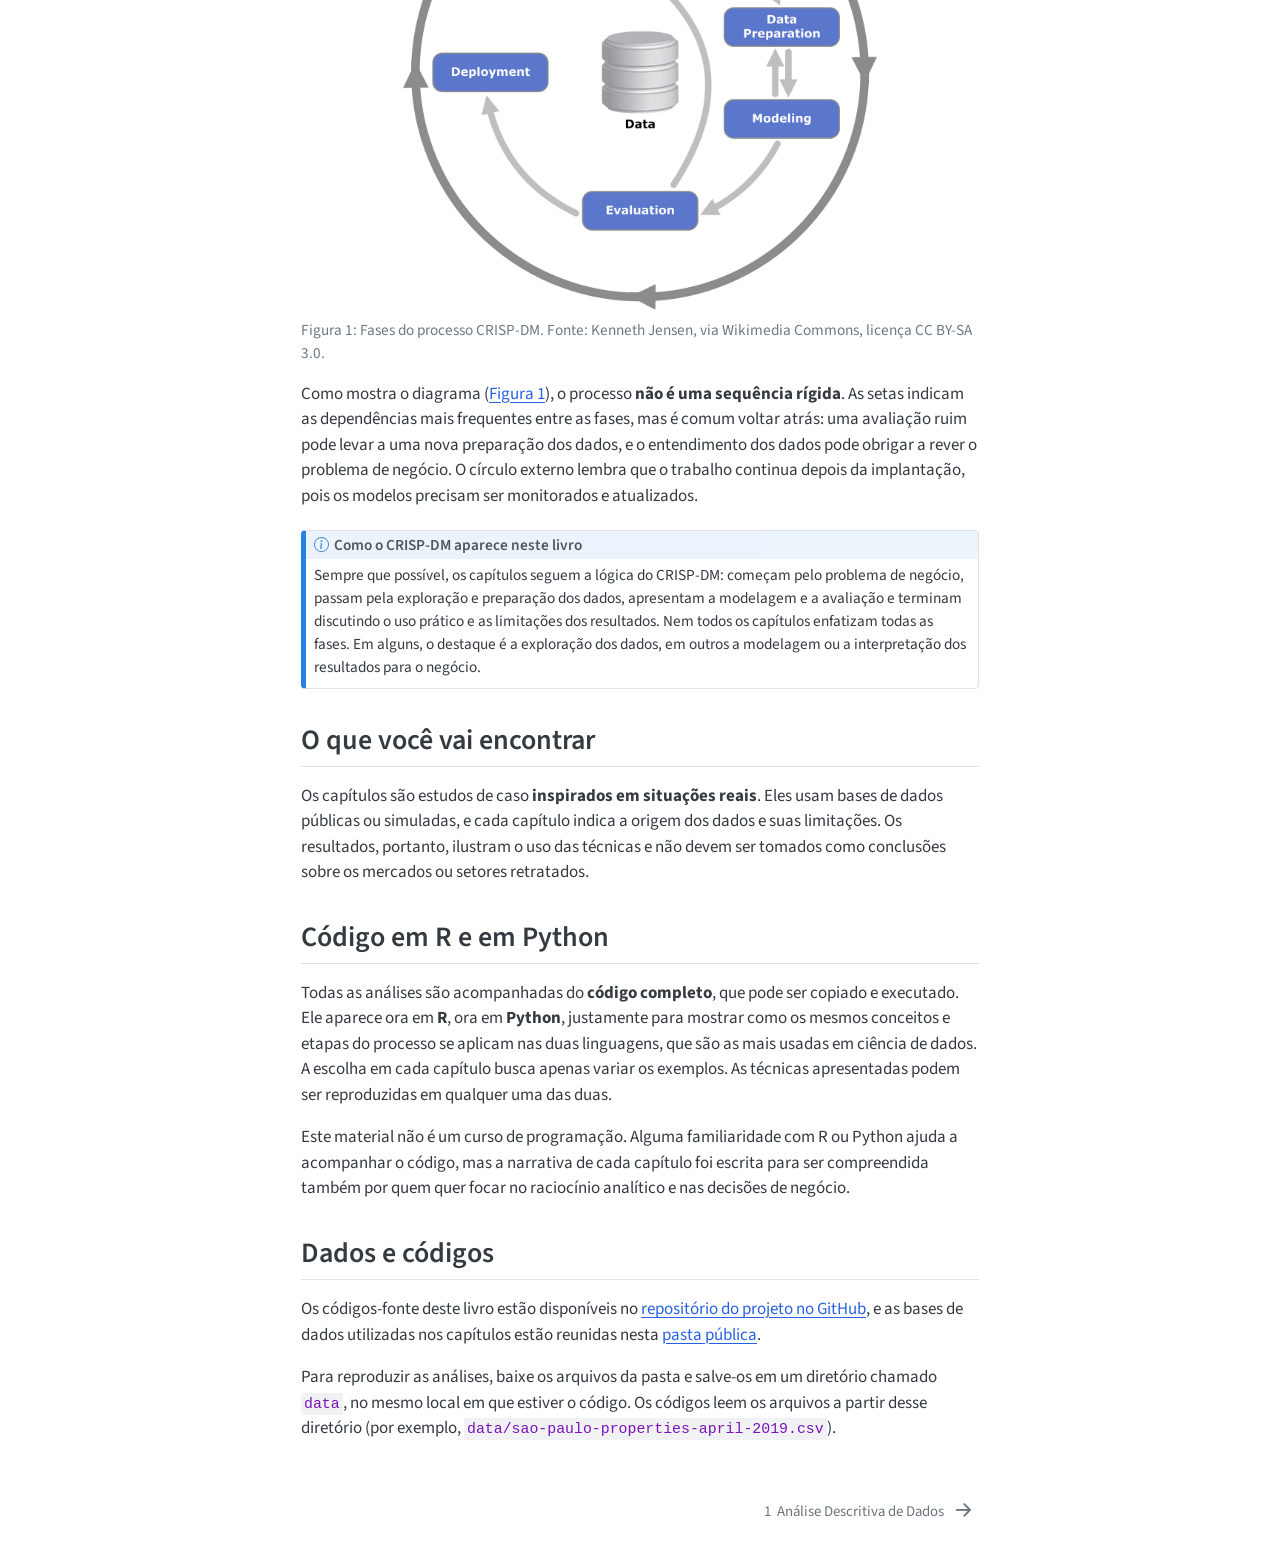
==== commit 9ead1540: "Adiciona a capa do livro na introdução - Inclui a capa (images/capa.jpg) à direita do texto de abert" ====
--- a/_book/index.html
+++ b/_book/index.html
@@ -6,7 +6,7 @@
 
 <meta name="viewport" content="width=device-width, initial-scale=1.0, user-scalable=yes">
 
-<meta name="author" content="Magno T. F. Severino">
+<meta name="author" content="Magno Severino">
 
 <title>Ciência de Dados Aplicada</title>
 <style>
@@ -92,6 +92,7 @@
 }</script>
 
 
+<link rel="stylesheet" href="styles.css">
 </head>
 
 <body class="nav-sidebar floating quarto-light">
@@ -281,7 +282,7 @@
     <div>
     <div class="quarto-title-meta-heading">Autor</div>
     <div class="quarto-title-meta-contents">
-             <p>Magno T. F. Severino </p>
+             <p>Magno Severino </p>
           </div>
   </div>
     
@@ -302,21 +303,10 @@
 
 <section id="introdução" class="level1 unnumbered">
 <h1 class="unnumbered">Introdução</h1>
+<p><img src="images/capa.jpg" class="capa-livro img-fluid" alt="Capa do livro Ciência de Dados Aplicada, de Magno Severino: no canto inferior esquerdo, uma explosão caótica de pontos e traços coloridos que, rumo ao canto superior direito, se organiza em linhas paralelas e em quatro grupos circulares de pontos."></p>
 <p>Este livro apresenta aplicações práticas de ciência de dados inspiradas em casos reais, vistas sob a ótica de negócios. Em cada capítulo, partimos de um problema que uma empresa poderia enfrentar (prever a falha de uma máquina, precificar um imóvel, entender o perfil dos clientes, definir ações de venda cruzada) e mostramos, passo a passo, como os dados podem ajudar a resolvê-lo.</p>
 <p>O foco não está em apresentar uma técnica isolada, mas em mostrar <strong>como ela se encaixa em um projeto de ponta a ponta</strong>: da pergunta de negócio até o uso prático dos resultados.</p>
-<div class="callout callout-style-default callout-tip callout-titled" title="Não é preciso saber programar">
-<div class="callout-header d-flex align-content-center">
-<div class="callout-icon-container">
-<i class="callout-icon"></i>
-</div>
-<div class="callout-title-container flex-fill">
-<span class="screen-reader-only">Dica</span>Não é preciso saber programar
-</div>
-</div>
-<div class="callout-body-container callout-body">
-<p>Os capítulos trazem trechos de código em R e em Python, que reproduzem cada etapa das análises. Esses trechos são <strong>totalmente opcionais</strong>: o texto explica cada passo e interpreta cada resultado, de modo que o livro pode ser lido do começo ao fim sem nenhum conhecimento de linguagens de programação. Quem quiser reproduzir ou adaptar as análises encontra o código completo junto ao texto.</p>
-</div>
-</div>
+<p>Não é preciso saber programar para acompanhar o livro. Os capítulos trazem trechos de código em R e em Python, que reproduzem cada etapa das análises. Esses trechos são <strong>totalmente opcionais</strong>: o texto explica cada passo e interpreta cada resultado, de modo que o livro pode ser lido do começo ao fim sem nenhum conhecimento de linguagens de programação. Quem quiser reproduzir ou adaptar as análises encontra o código completo junto ao texto.</p>
 <p>[Última atualização: <span id="data-atualizacao">25/11/2026</span>.]</p>
 <section id="o-processo-que-guia-as-análises-crisp-dm" class="level2">
 <h2 class="anchored" data-anchor-id="o-processo-que-guia-as-análises-crisp-dm">O processo que guia as análises: CRISP-DM</h2>
--- a/_book/styles.css
+++ b/_book/styles.css
@@ -0,0 +1,17 @@
+/* Capa do livro na introdução, flutuando à direita do texto */
+.capa-livro {
+  float: right;
+  width: 250px;
+  margin: 0.25rem 0 1rem 1.5rem;
+  box-shadow: 0 2px 12px rgba(0, 0, 0, 0.2);
+}
+
+/* Em telas estreitas, a capa fica centralizada acima do texto */
+@media (max-width: 576px) {
+  .capa-livro {
+    float: none;
+    display: block;
+    width: 60%;
+    margin: 0 auto 1.25rem;
+  }
+}
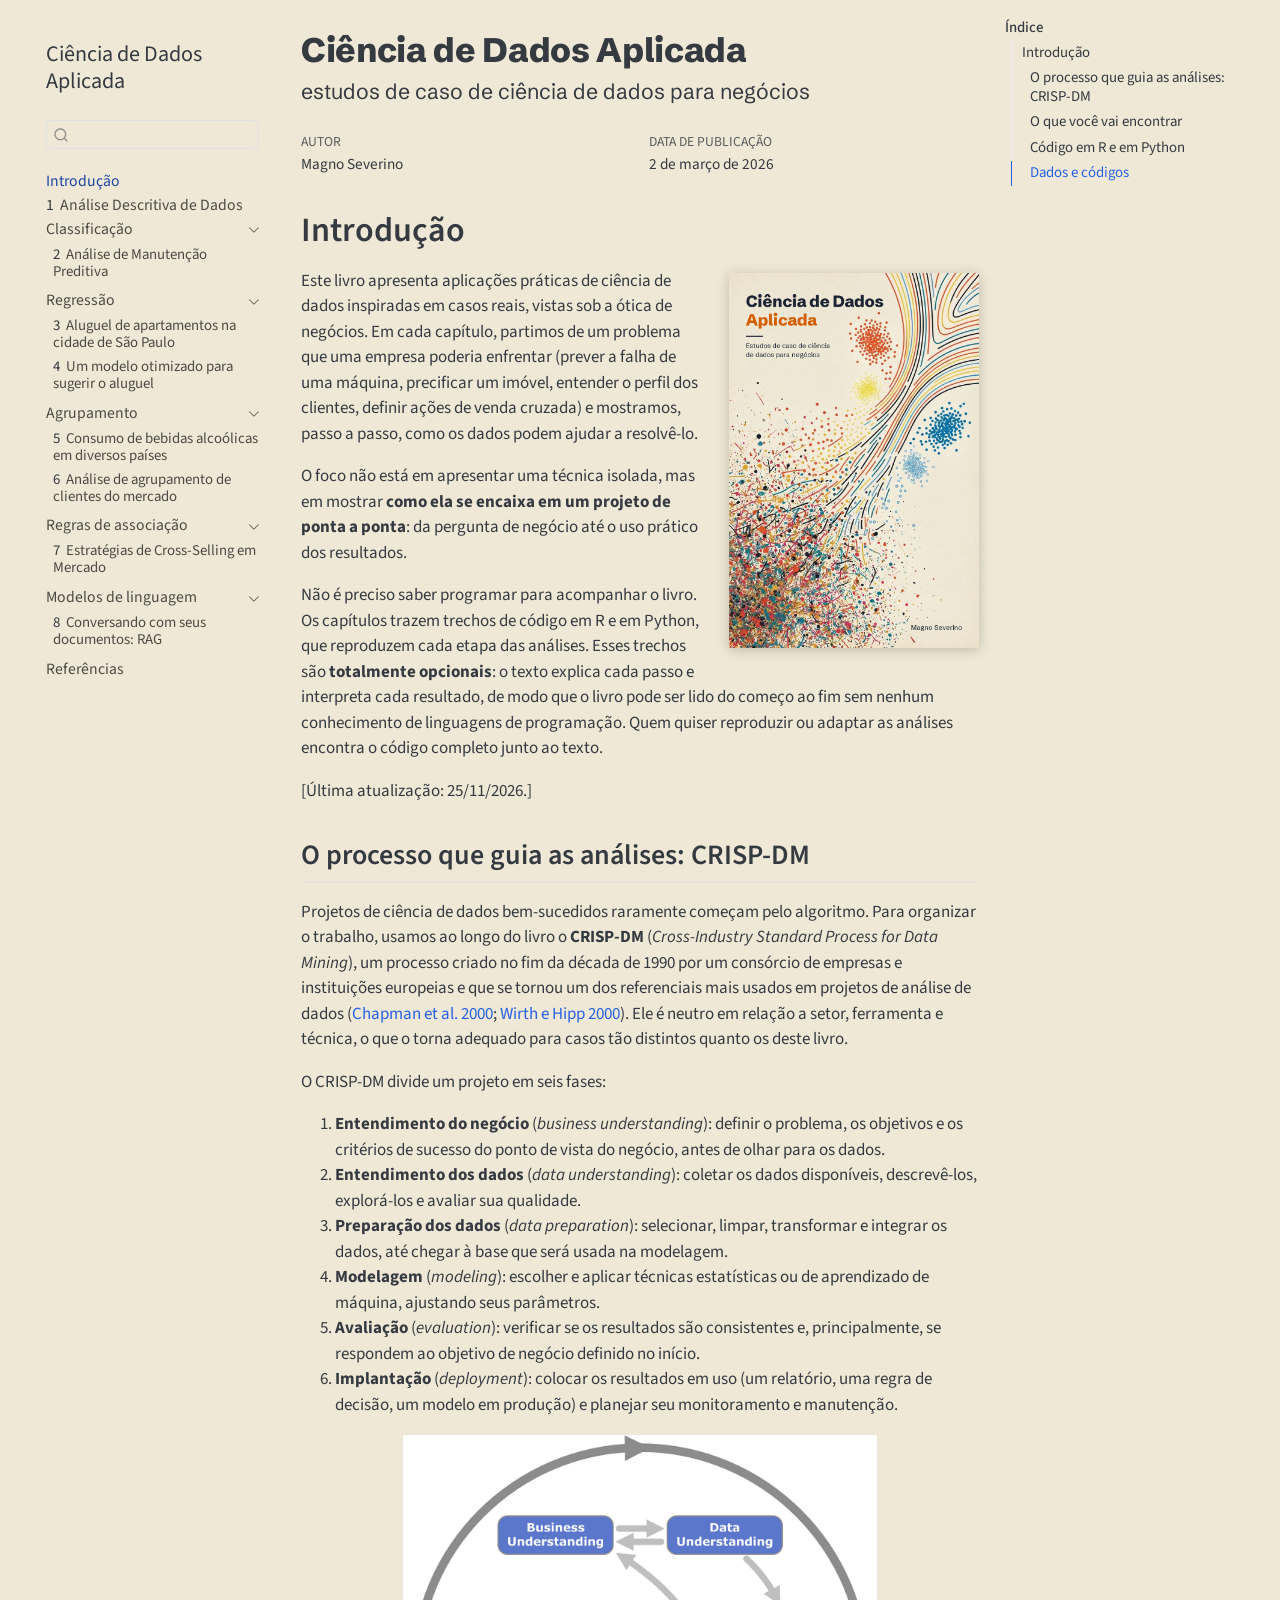
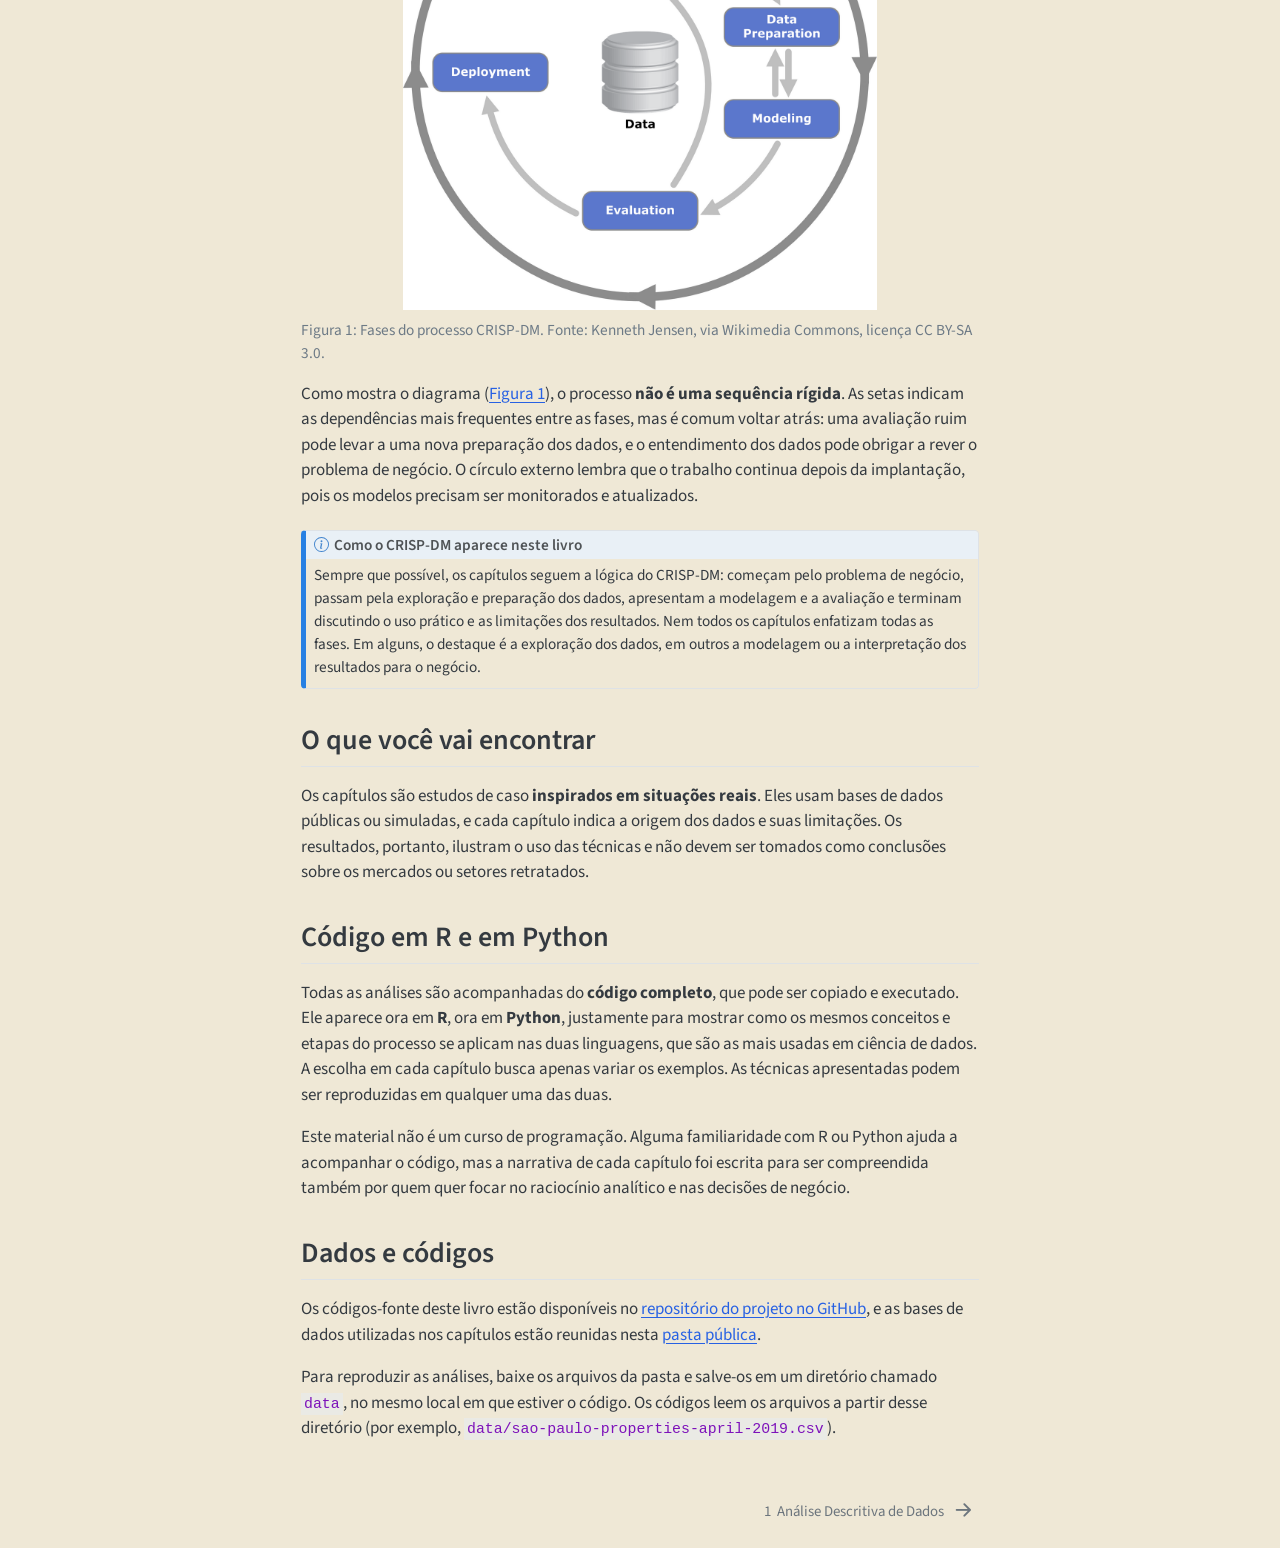
==== commit e173fd36: "Troca a capa, usa a fonte da capa no título e o fundo creme - Substitui a capa pela versão com grupo" ====
--- a/_book/index.html
+++ b/_book/index.html
@@ -62,7 +62,7 @@
 <link href="site_libs/quarto-html/quarto-syntax-highlighting-7b89279ff1a6dce999919e0e67d4d9ec.css" rel="stylesheet" id="quarto-text-highlighting-styles">
 <script src="site_libs/bootstrap/bootstrap.min.js"></script>
 <link href="site_libs/bootstrap/bootstrap-icons.css" rel="stylesheet">
-<link href="site_libs/bootstrap/bootstrap-70a47bd5681a7291082a5b9f83d58762.min.css" rel="stylesheet" append-hash="true" id="quarto-bootstrap" data-mode="light">
+<link href="site_libs/bootstrap/bootstrap-128313f20c7dad8bc6644047a46c9ffd.min.css" rel="stylesheet" append-hash="true" id="quarto-bootstrap" data-mode="light">
 <script id="quarto-search-options" type="application/json">{
   "location": "sidebar",
   "copy-button": false,
--- a/_book/styles.css
+++ b/_book/styles.css
@@ -1,3 +1,18 @@
+/* Fonte da capa (Schibsted Grotesk) no título e subtítulo do livro */
+@import url("https://fonts.googleapis.com/css2?family=Schibsted+Grotesk:wght@400;800&display=swap");
+
+/* Só o cabeçalho da página inicial tem subtítulo; os títulos dos capítulos não mudam */
+.quarto-title:has(.subtitle) .title {
+  font-family: "Schibsted Grotesk", system-ui, sans-serif;
+  font-weight: 800;
+  letter-spacing: -0.01em;
+}
+
+.quarto-title .subtitle {
+  font-family: "Schibsted Grotesk", system-ui, sans-serif;
+  font-weight: 400;
+}
+
 /* Capa do livro na introdução, flutuando à direita do texto */
 .capa-livro {
   float: right;
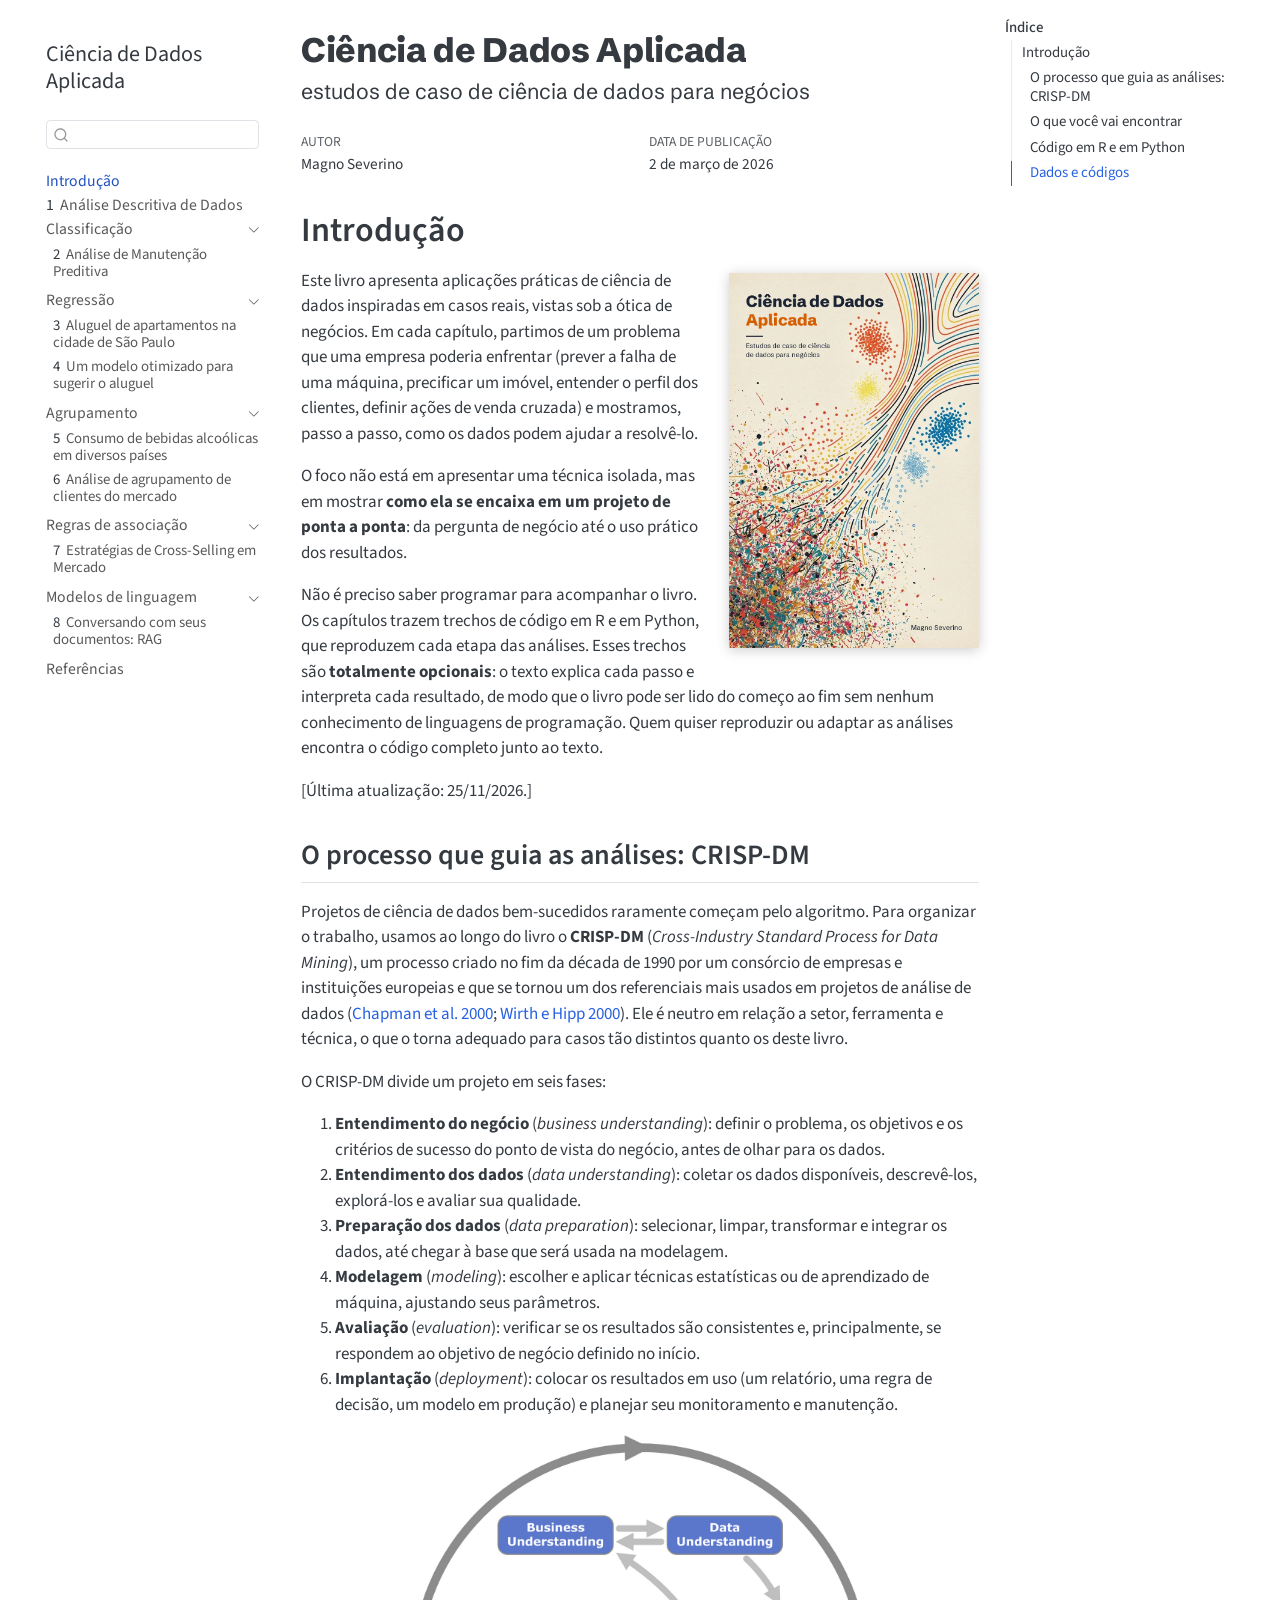
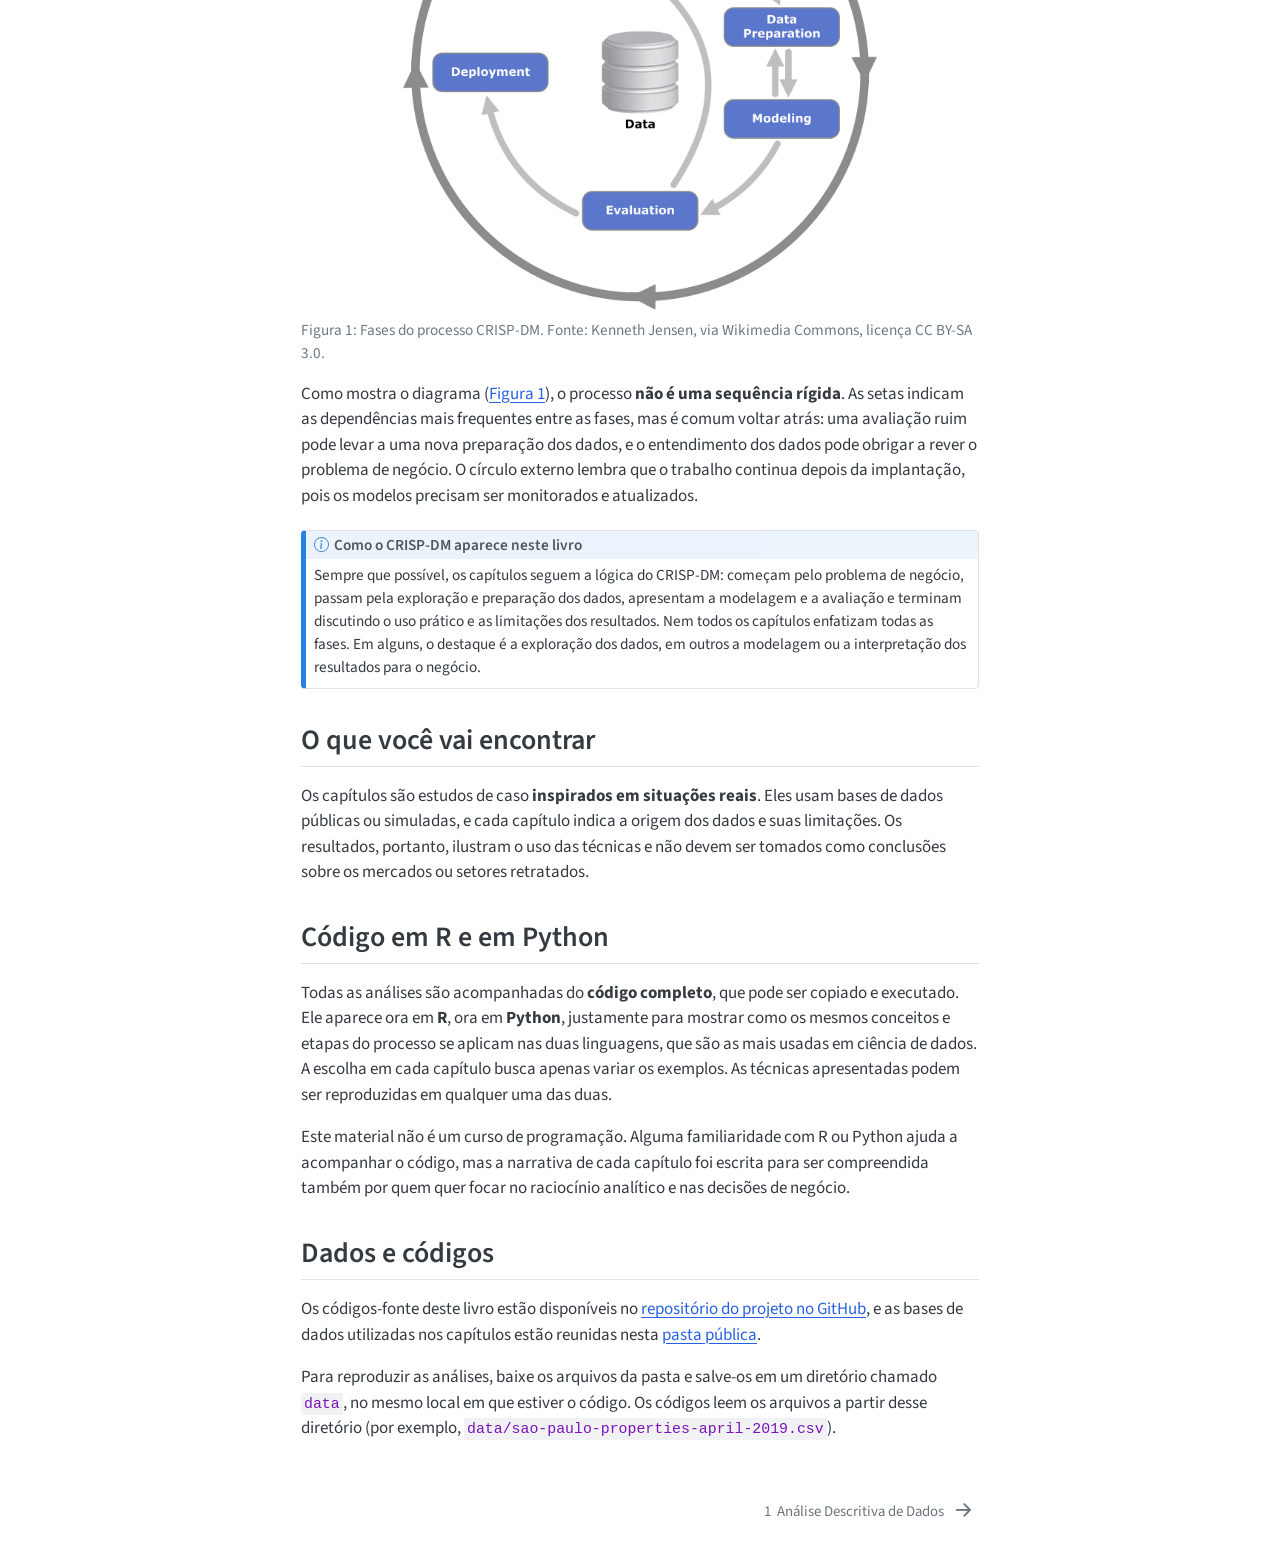
==== commit 14c89832: "Volta o fundo das páginas para branco O fundo creme não combinava com os gráficos de fundo branco do" ====
--- a/_book/index.html
+++ b/_book/index.html
@@ -62,7 +62,7 @@
 <link href="site_libs/quarto-html/quarto-syntax-highlighting-7b89279ff1a6dce999919e0e67d4d9ec.css" rel="stylesheet" id="quarto-text-highlighting-styles">
 <script src="site_libs/bootstrap/bootstrap.min.js"></script>
 <link href="site_libs/bootstrap/bootstrap-icons.css" rel="stylesheet">
-<link href="site_libs/bootstrap/bootstrap-128313f20c7dad8bc6644047a46c9ffd.min.css" rel="stylesheet" append-hash="true" id="quarto-bootstrap" data-mode="light">
+<link href="site_libs/bootstrap/bootstrap-70a47bd5681a7291082a5b9f83d58762.min.css" rel="stylesheet" append-hash="true" id="quarto-bootstrap" data-mode="light">
 <script id="quarto-search-options" type="application/json">{
   "location": "sidebar",
   "copy-button": false,
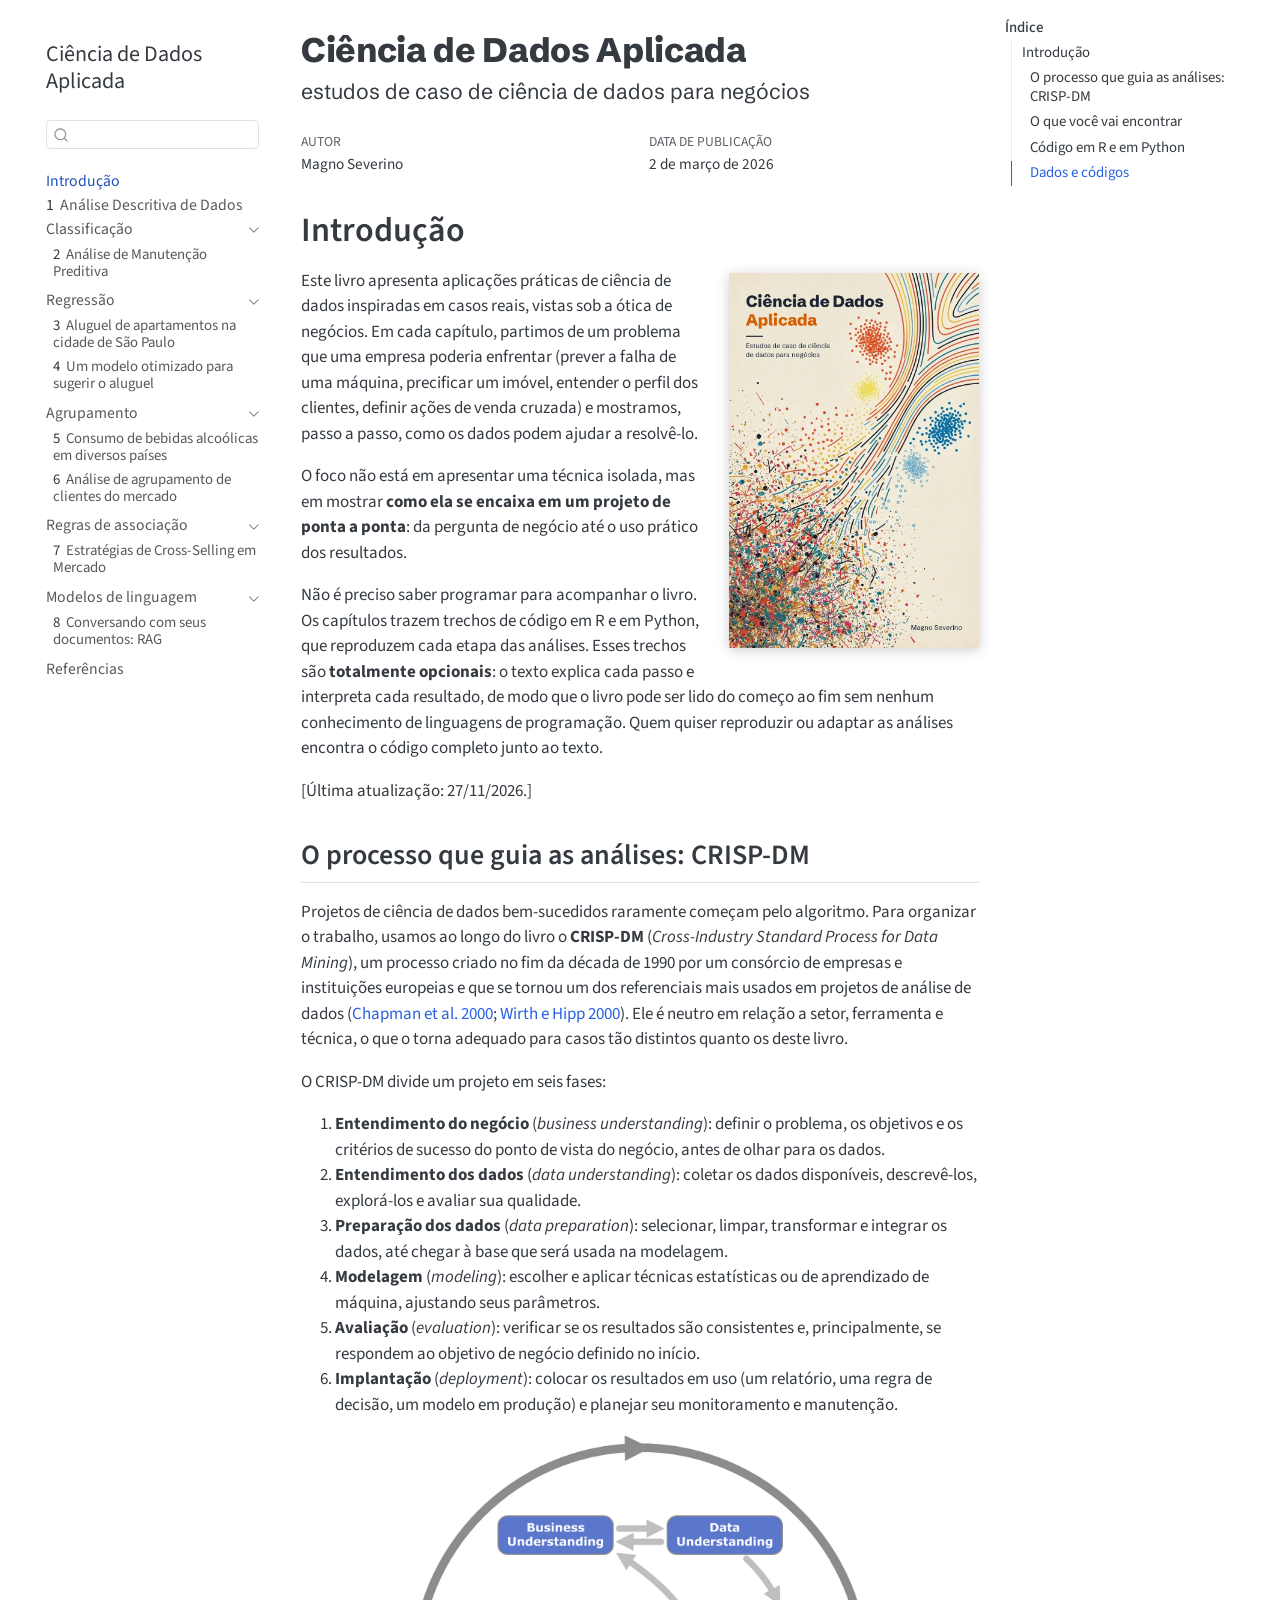
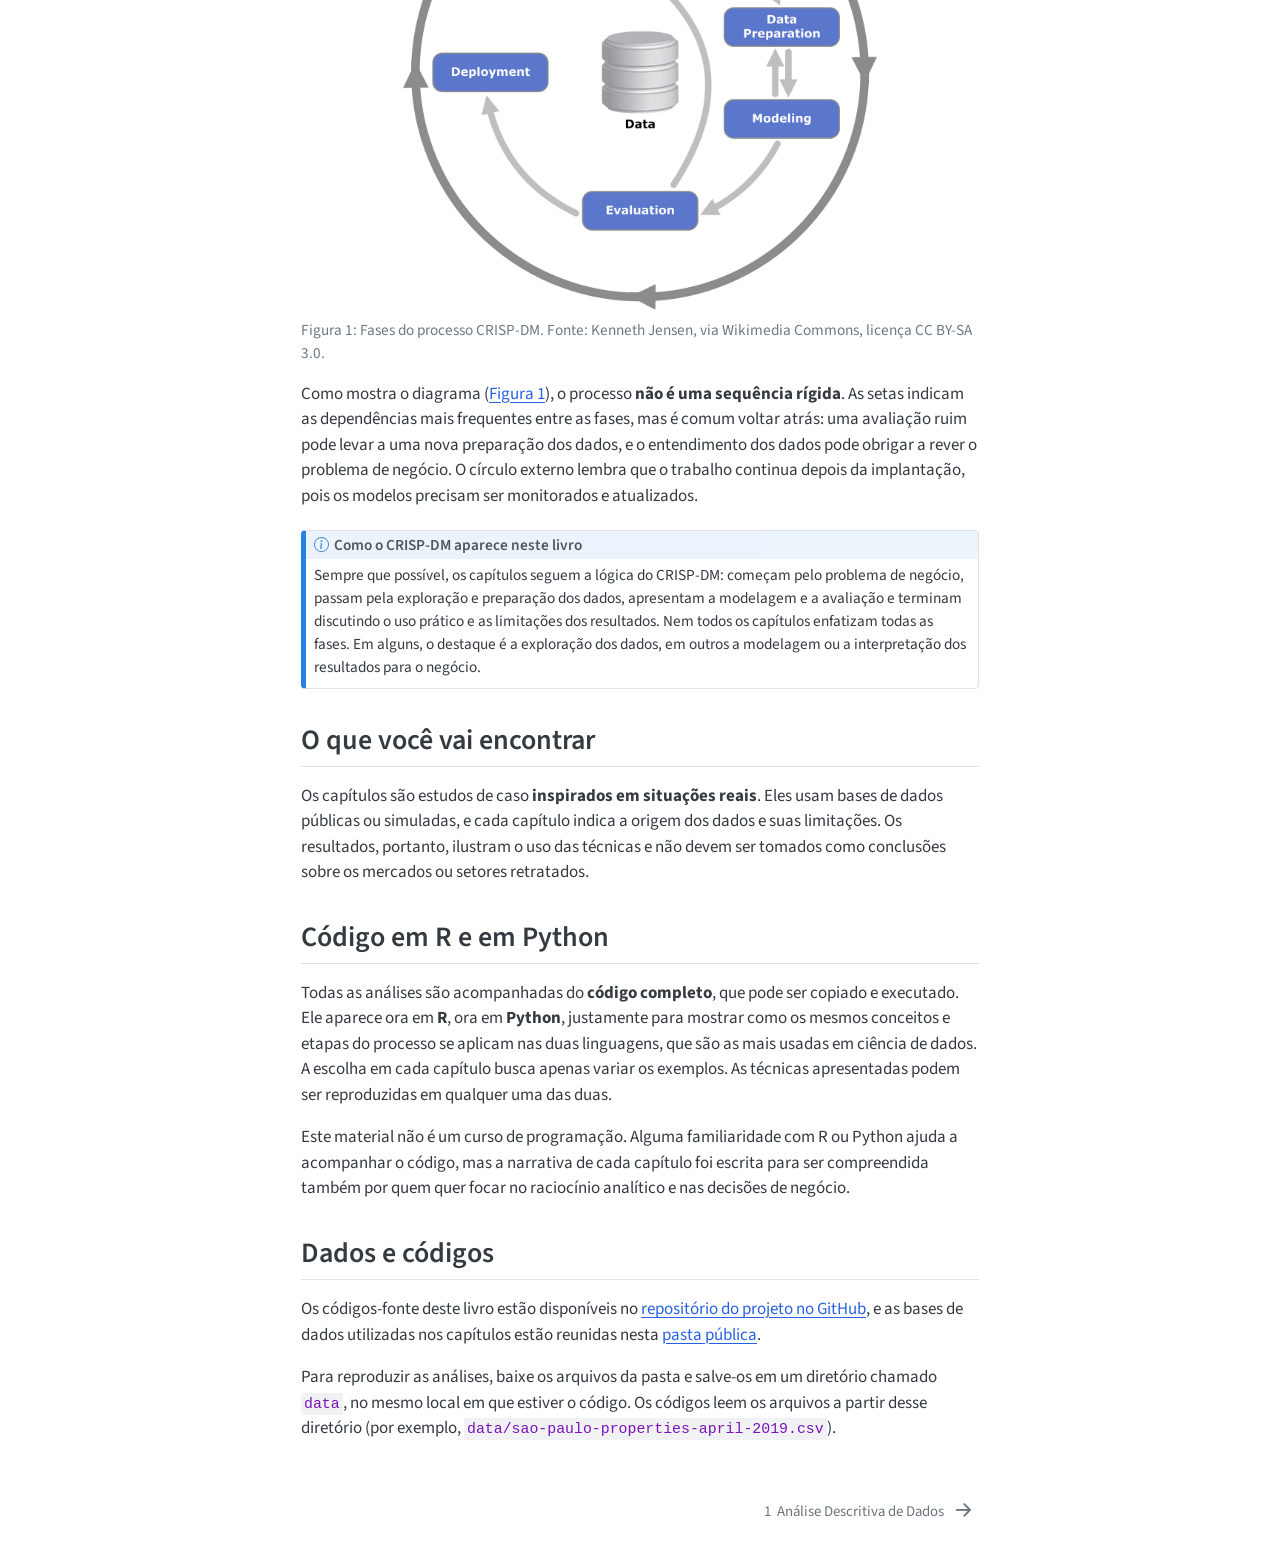
==== commit 6dac121e: "Cap. 5: renderiza o livro com a versão final do capítulo Atualiza _book e _freeze do capítulo 5 com " ====
--- a/_book/index.html
+++ b/_book/index.html
@@ -307,7 +307,7 @@
 <p>Este livro apresenta aplicações práticas de ciência de dados inspiradas em casos reais, vistas sob a ótica de negócios. Em cada capítulo, partimos de um problema que uma empresa poderia enfrentar (prever a falha de uma máquina, precificar um imóvel, entender o perfil dos clientes, definir ações de venda cruzada) e mostramos, passo a passo, como os dados podem ajudar a resolvê-lo.</p>
 <p>O foco não está em apresentar uma técnica isolada, mas em mostrar <strong>como ela se encaixa em um projeto de ponta a ponta</strong>: da pergunta de negócio até o uso prático dos resultados.</p>
 <p>Não é preciso saber programar para acompanhar o livro. Os capítulos trazem trechos de código em R e em Python, que reproduzem cada etapa das análises. Esses trechos são <strong>totalmente opcionais</strong>: o texto explica cada passo e interpreta cada resultado, de modo que o livro pode ser lido do começo ao fim sem nenhum conhecimento de linguagens de programação. Quem quiser reproduzir ou adaptar as análises encontra o código completo junto ao texto.</p>
-<p>[Última atualização: <span id="data-atualizacao">25/11/2026</span>.]</p>
+<p>[Última atualização: <span id="data-atualizacao">27/11/2026</span>.]</p>
 <section id="o-processo-que-guia-as-análises-crisp-dm" class="level2">
 <h2 class="anchored" data-anchor-id="o-processo-que-guia-as-análises-crisp-dm">O processo que guia as análises: CRISP-DM</h2>
 <p>Projetos de ciência de dados bem-sucedidos raramente começam pelo algoritmo. Para organizar o trabalho, usamos ao longo do livro o <strong>CRISP-DM</strong> (<em>Cross-Industry Standard Process for Data Mining</em>), um processo criado no fim da década de 1990 por um consórcio de empresas e instituições europeias e que se tornou um dos referenciais mais usados em projetos de análise de dados <span class="citation" data-cites="chapman2000crispdm wirth2000crispdm">(<a href="references.html#ref-chapman2000crispdm" role="doc-biblioref">Chapman et al. 2000</a>; <a href="references.html#ref-wirth2000crispdm" role="doc-biblioref">Wirth e Hipp 2000</a>)</span>. Ele é neutro em relação a setor, ferramenta e técnica, o que o torna adequado para casos tão distintos quanto os deste livro.</p>
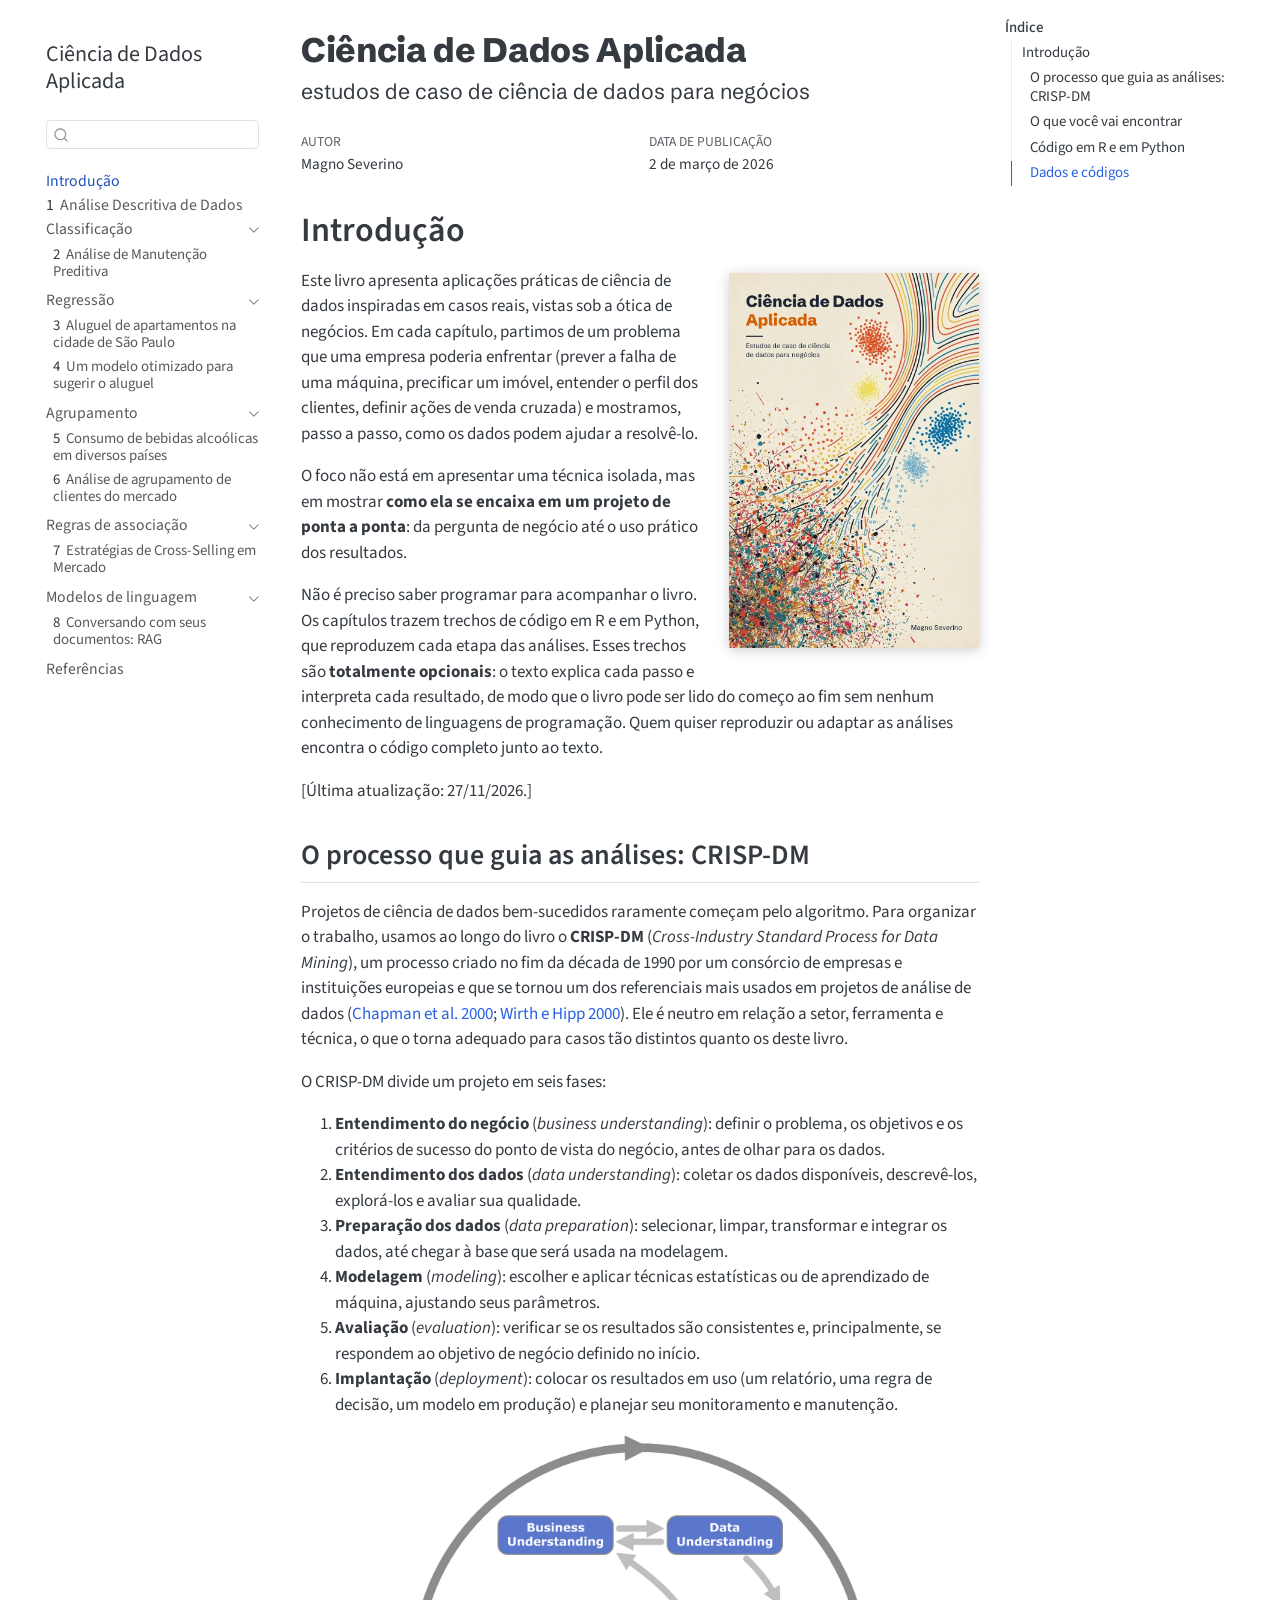
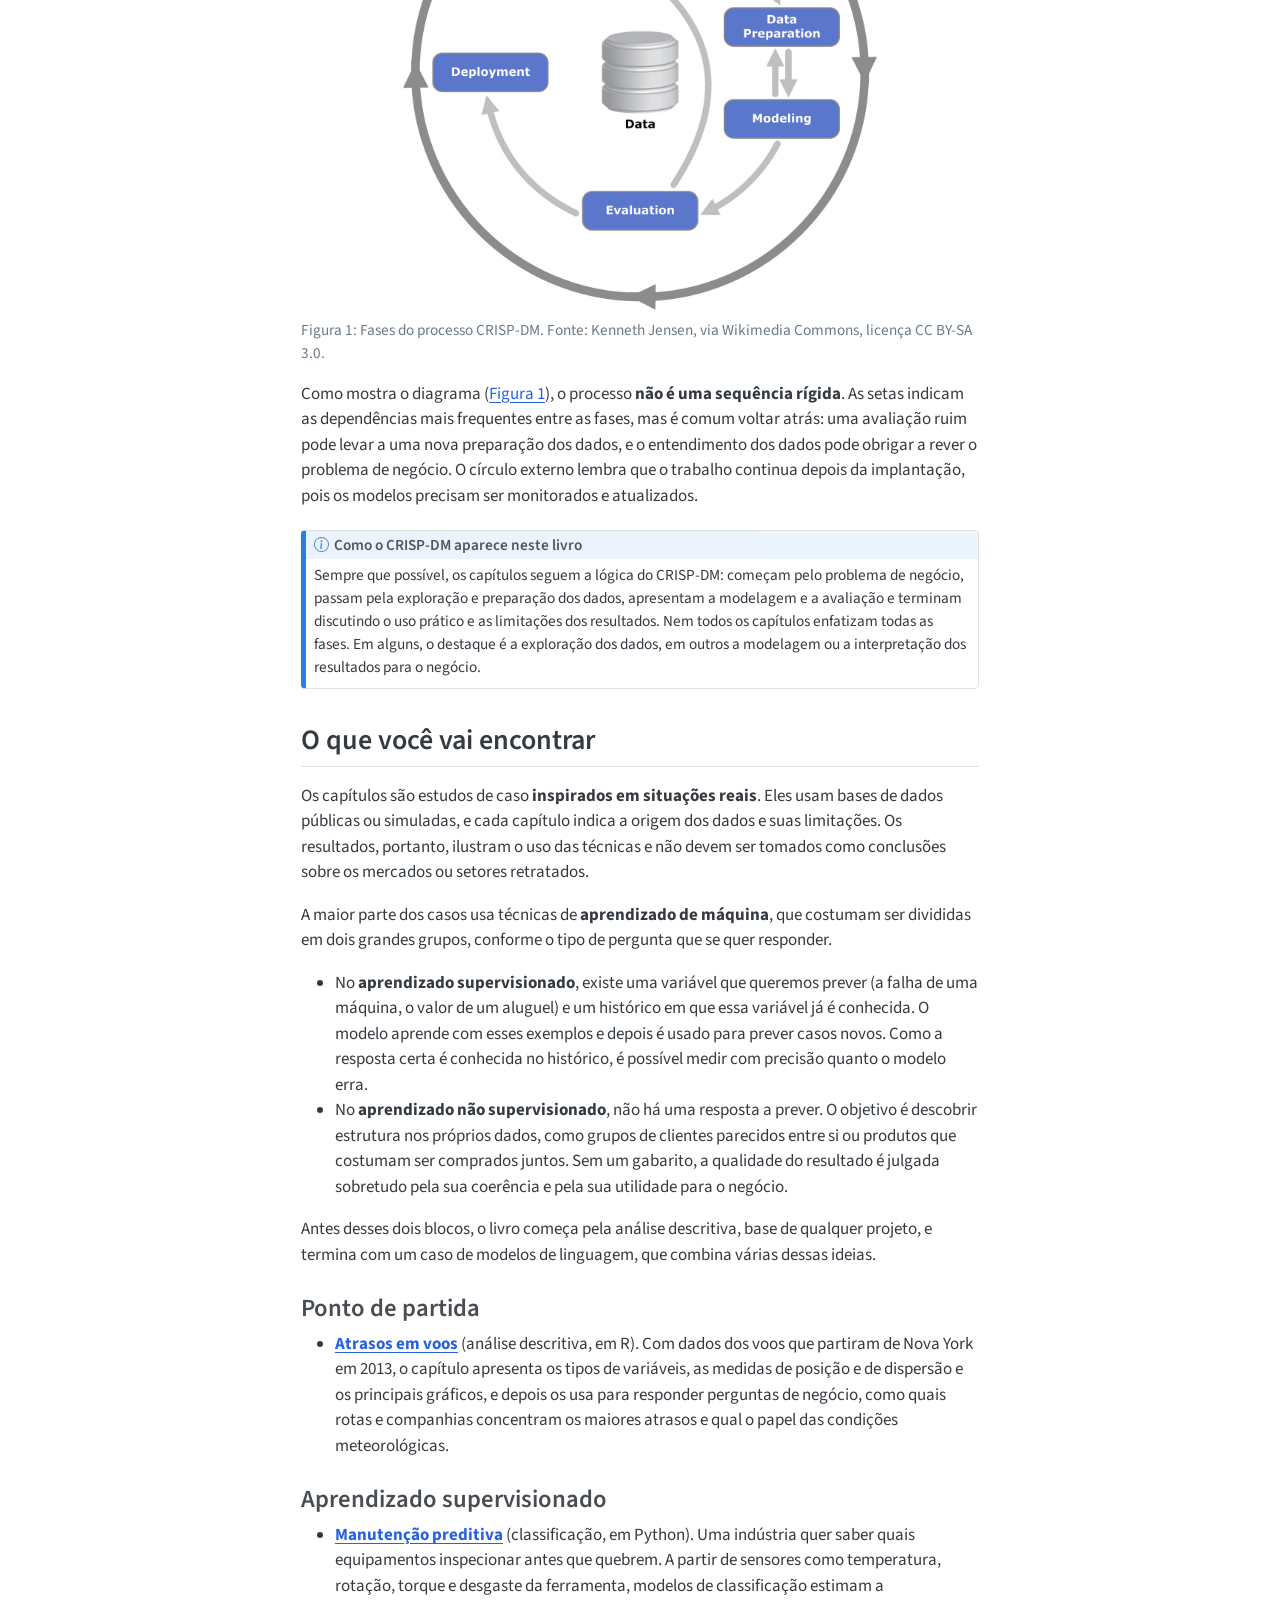
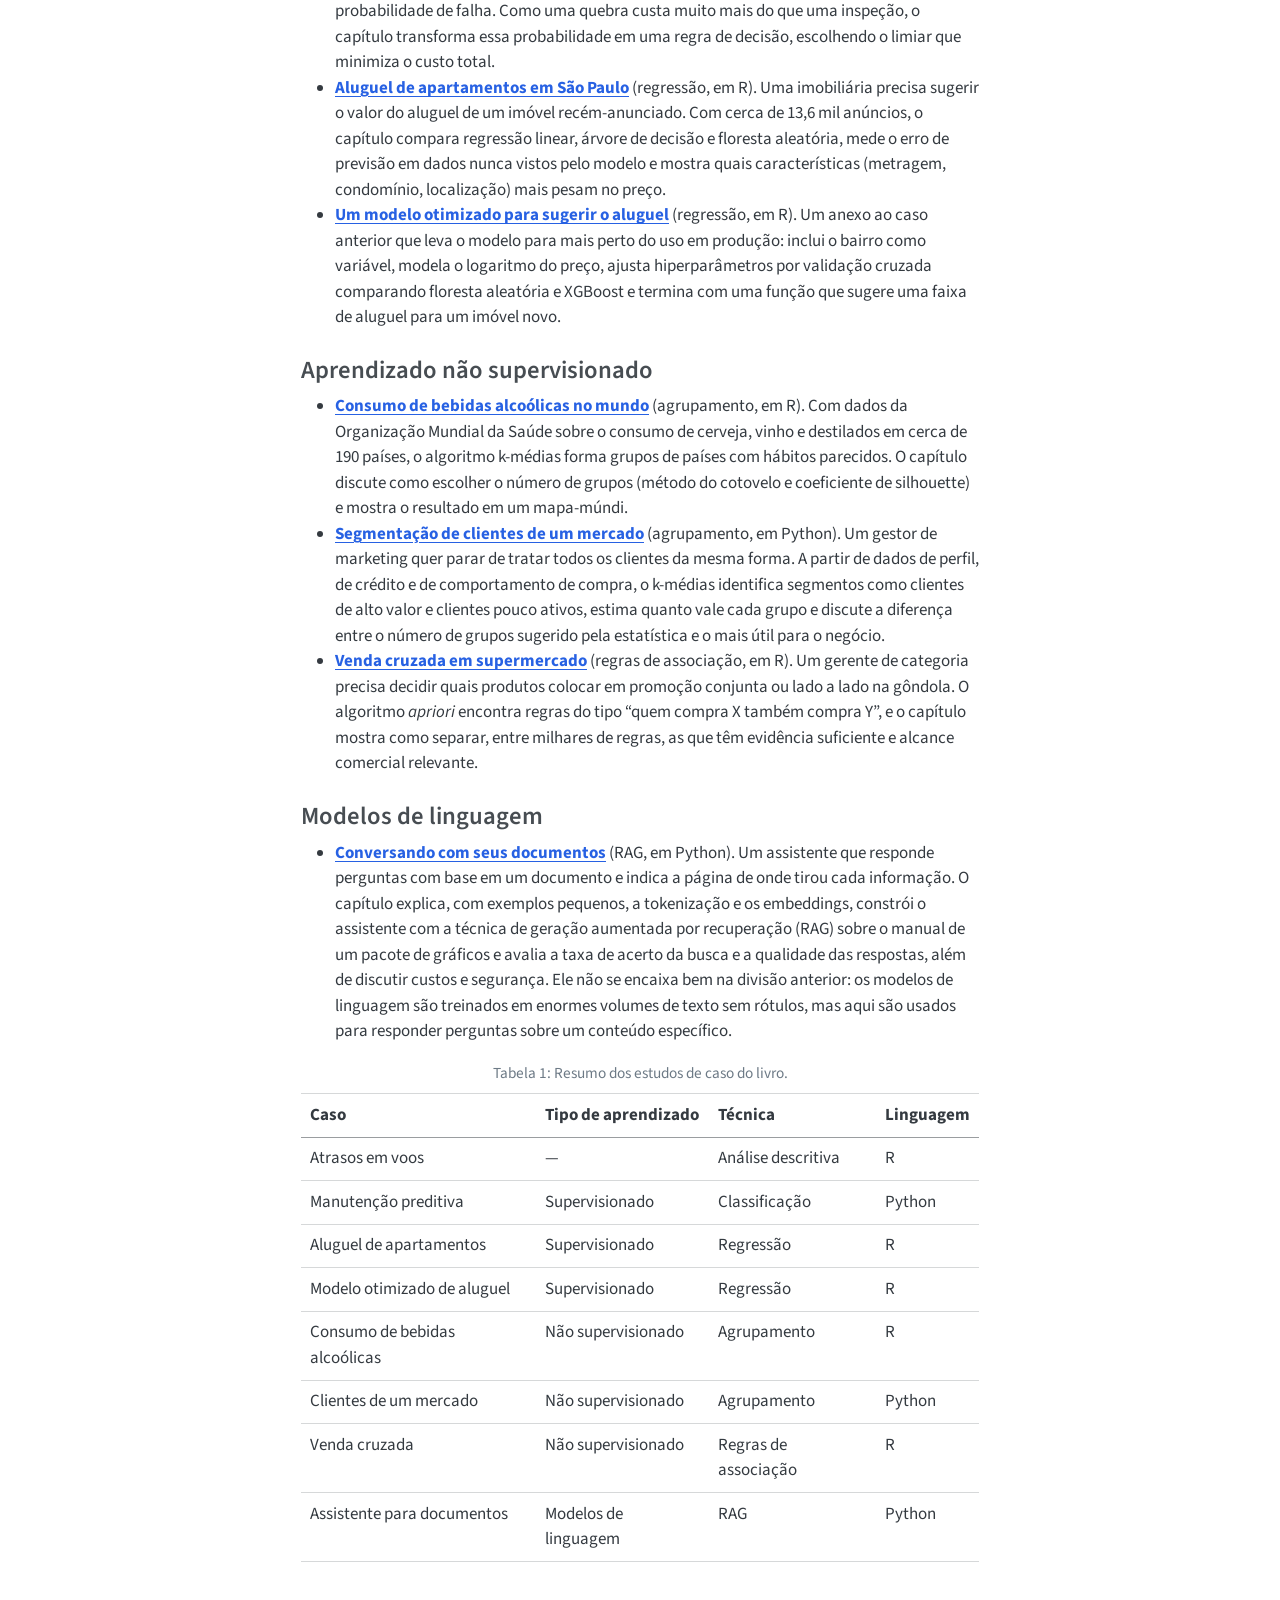
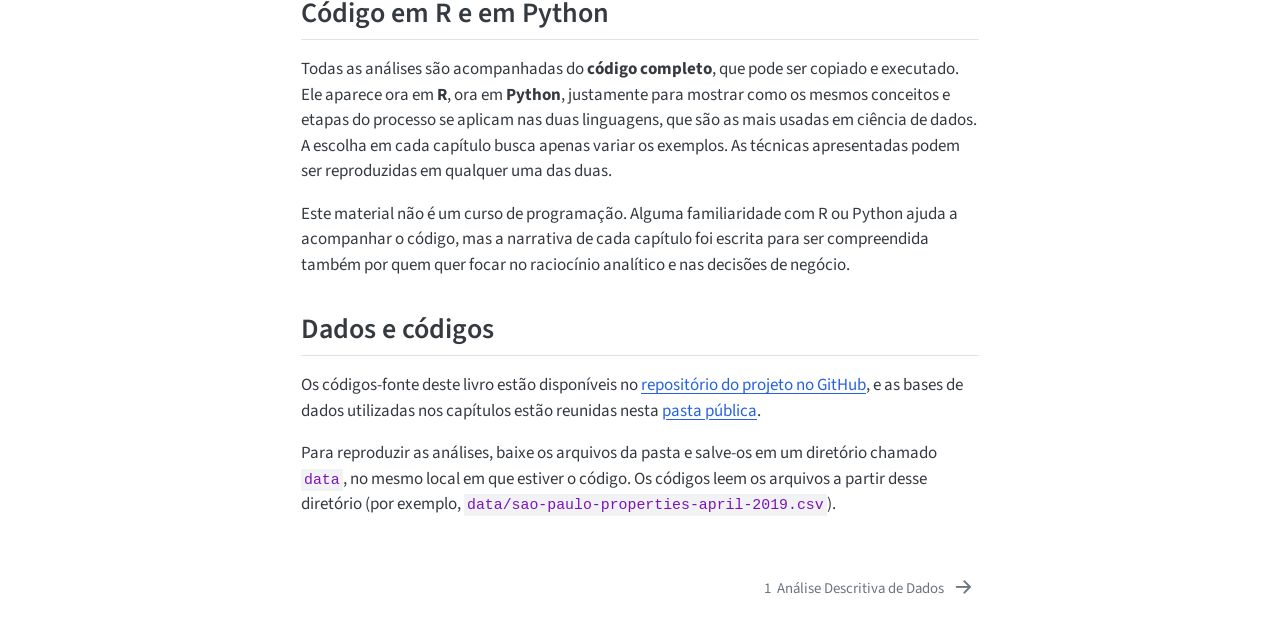
==== commit 7865a071: "Apresenta os estudos de caso na introdução Substitui a tabela comentada por uma explicação de aprend" ====
--- a/_book/index.html
+++ b/_book/index.html
@@ -259,7 +259,13 @@
   <li><a href="#introdução" id="toc-introdução" class="nav-link active" data-scroll-target="#introdução">Introdução</a>
   <ul class="collapse">
   <li><a href="#o-processo-que-guia-as-análises-crisp-dm" id="toc-o-processo-que-guia-as-análises-crisp-dm" class="nav-link" data-scroll-target="#o-processo-que-guia-as-análises-crisp-dm">O processo que guia as análises: CRISP-DM</a></li>
-  <li><a href="#o-que-você-vai-encontrar" id="toc-o-que-você-vai-encontrar" class="nav-link" data-scroll-target="#o-que-você-vai-encontrar">O que você vai encontrar</a></li>
+  <li><a href="#o-que-você-vai-encontrar" id="toc-o-que-você-vai-encontrar" class="nav-link" data-scroll-target="#o-que-você-vai-encontrar">O que você vai encontrar</a>
+  <ul class="collapse">
+  <li><a href="#ponto-de-partida" id="toc-ponto-de-partida" class="nav-link" data-scroll-target="#ponto-de-partida">Ponto de partida</a></li>
+  <li><a href="#aprendizado-supervisionado" id="toc-aprendizado-supervisionado" class="nav-link" data-scroll-target="#aprendizado-supervisionado">Aprendizado supervisionado</a></li>
+  <li><a href="#aprendizado-não-supervisionado" id="toc-aprendizado-não-supervisionado" class="nav-link" data-scroll-target="#aprendizado-não-supervisionado">Aprendizado não supervisionado</a></li>
+  <li><a href="#modelos-de-linguagem" id="toc-modelos-de-linguagem" class="nav-link" data-scroll-target="#modelos-de-linguagem">Modelos de linguagem</a></li>
+  </ul></li>
   <li><a href="#código-em-r-e-em-python" id="toc-código-em-r-e-em-python" class="nav-link" data-scroll-target="#código-em-r-e-em-python">Código em R e em Python</a></li>
   <li><a href="#sec-dados" id="toc-sec-dados" class="nav-link" data-scroll-target="#sec-dados">Dados e códigos</a></li>
   </ul></li>
@@ -348,14 +354,109 @@
 <section id="o-que-você-vai-encontrar" class="level2">
 <h2 class="anchored" data-anchor-id="o-que-você-vai-encontrar">O que você vai encontrar</h2>
 <p>Os capítulos são estudos de caso <strong>inspirados em situações reais</strong>. Eles usam bases de dados públicas ou simuladas, e cada capítulo indica a origem dos dados e suas limitações. Os resultados, portanto, ilustram o uso das técnicas e não devem ser tomados como conclusões sobre os mercados ou setores retratados.</p>
-<!-- | Capítulo | Tema | Tipo de análise | Linguagem | -->
-<!-- |:--|:--|:--|:--| -->
-<!-- | 1 | Atrasos em voos | Análise descritiva | R | -->
-<!-- | 2 | Manutenção preditiva | Classificação | Python | -->
-<!-- | 3 | Aluguel de apartamentos | Regressão | R | -->
-<!-- | 4 | Consumo de bebidas alcoólicas | Agrupamento | R | -->
-<!-- | 5 | Clientes de um mercado | Agrupamento | Python | -->
-<!-- | 6 | Estratégias de cross-selling | Regras de associação | R | -->
+<p>A maior parte dos casos usa técnicas de <strong>aprendizado de máquina</strong>, que costumam ser divididas em dois grandes grupos, conforme o tipo de pergunta que se quer responder.</p>
+<ul>
+<li>No <strong>aprendizado supervisionado</strong>, existe uma variável que queremos prever (a falha de uma máquina, o valor de um aluguel) e um histórico em que essa variável já é conhecida. O modelo aprende com esses exemplos e depois é usado para prever casos novos. Como a resposta certa é conhecida no histórico, é possível medir com precisão quanto o modelo erra.</li>
+<li>No <strong>aprendizado não supervisionado</strong>, não há uma resposta a prever. O objetivo é descobrir estrutura nos próprios dados, como grupos de clientes parecidos entre si ou produtos que costumam ser comprados juntos. Sem um gabarito, a qualidade do resultado é julgada sobretudo pela sua coerência e pela sua utilidade para o negócio.</li>
+</ul>
+<p>Antes desses dois blocos, o livro começa pela análise descritiva, base de qualquer projeto, e termina com um caso de modelos de linguagem, que combina várias dessas ideias.</p>
+<section id="ponto-de-partida" class="level3">
+<h3 class="anchored" data-anchor-id="ponto-de-partida">Ponto de partida</h3>
+<ul>
+<li><a href="./01_analise_descritiva.html"><strong>Atrasos em voos</strong></a> (análise descritiva, em R). Com dados dos voos que partiram de Nova York em 2013, o capítulo apresenta os tipos de variáveis, as medidas de posição e de dispersão e os principais gráficos, e depois os usa para responder perguntas de negócio, como quais rotas e companhias concentram os maiores atrasos e qual o papel das condições meteorológicas.</li>
+</ul>
+</section>
+<section id="aprendizado-supervisionado" class="level3">
+<h3 class="anchored" data-anchor-id="aprendizado-supervisionado">Aprendizado supervisionado</h3>
+<ul>
+<li><a href="./02_classificacao_manutencao_preventiva.html"><strong>Manutenção preditiva</strong></a> (classificação, em Python). Uma indústria quer saber quais equipamentos inspecionar antes que quebrem. A partir de sensores como temperatura, rotação, torque e desgaste da ferramenta, modelos de classificação estimam a probabilidade de falha. Como uma quebra custa muito mais do que uma inspeção, o capítulo transforma essa probabilidade em uma regra de decisão, escolhendo o limiar que minimiza o custo total.</li>
+<li><a href="./03_regressao.html"><strong>Aluguel de apartamentos em São Paulo</strong></a> (regressão, em R). Uma imobiliária precisa sugerir o valor do aluguel de um imóvel recém-anunciado. Com cerca de 13,6 mil anúncios, o capítulo compara regressão linear, árvore de decisão e floresta aleatória, mede o erro de previsão em dados nunca vistos pelo modelo e mostra quais características (metragem, condomínio, localização) mais pesam no preço.</li>
+<li><a href="./03a_anexo_regressao.html"><strong>Um modelo otimizado para sugerir o aluguel</strong></a> (regressão, em R). Um anexo ao caso anterior que leva o modelo para mais perto do uso em produção: inclui o bairro como variável, modela o logaritmo do preço, ajusta hiperparâmetros por validação cruzada comparando floresta aleatória e XGBoost e termina com uma função que sugere uma faixa de aluguel para um imóvel novo.</li>
+</ul>
+</section>
+<section id="aprendizado-não-supervisionado" class="level3">
+<h3 class="anchored" data-anchor-id="aprendizado-não-supervisionado">Aprendizado não supervisionado</h3>
+<ul>
+<li><a href="./04_cluster_538.html"><strong>Consumo de bebidas alcoólicas no mundo</strong></a> (agrupamento, em R). Com dados da Organização Mundial da Saúde sobre o consumo de cerveja, vinho e destilados em cerca de 190 países, o algoritmo k-médias forma grupos de países com hábitos parecidos. O capítulo discute como escolher o número de grupos (método do cotovelo e coeficiente de silhouette) e mostra o resultado em um mapa-múndi.</li>
+<li><a href="./05_cluster_pda.html"><strong>Segmentação de clientes de um mercado</strong></a> (agrupamento, em Python). Um gestor de marketing quer parar de tratar todos os clientes da mesma forma. A partir de dados de perfil, de crédito e de comportamento de compra, o k-médias identifica segmentos como clientes de alto valor e clientes pouco ativos, estima quanto vale cada grupo e discute a diferença entre o número de grupos sugerido pela estatística e o mais útil para o negócio.</li>
+<li><a href="./06_groceries.html"><strong>Venda cruzada em supermercado</strong></a> (regras de associação, em R). Um gerente de categoria precisa decidir quais produtos colocar em promoção conjunta ou lado a lado na gôndola. O algoritmo <em>apriori</em> encontra regras do tipo “quem compra X também compra Y”, e o capítulo mostra como separar, entre milhares de regras, as que têm evidência suficiente e alcance comercial relevante.</li>
+</ul>
+</section>
+<section id="modelos-de-linguagem" class="level3">
+<h3 class="anchored" data-anchor-id="modelos-de-linguagem">Modelos de linguagem</h3>
+<ul>
+<li><a href="./07_rag.html"><strong>Conversando com seus documentos</strong></a> (RAG, em Python). Um assistente que responde perguntas com base em um documento e indica a página de onde tirou cada informação. O capítulo explica, com exemplos pequenos, a tokenização e os embeddings, constrói o assistente com a técnica de geração aumentada por recuperação (RAG) sobre o manual de um pacote de gráficos e avalia a taxa de acerto da busca e a qualidade das respostas, além de discutir custos e segurança. Ele não se encaixa bem na divisão anterior: os modelos de linguagem são treinados em enormes volumes de texto sem rótulos, mas aqui são usados para responder perguntas sobre um conteúdo específico.</li>
+</ul>
+<div id="tbl-casos" class="quarto-float quarto-figure quarto-figure-center anchored">
+<figure class="quarto-float quarto-float-tbl figure">
+<figcaption class="quarto-float-caption-top quarto-float-caption quarto-float-tbl" id="tbl-casos-caption-0ceaefa1-69ba-4598-a22c-09a6ac19f8ca">
+Tabela&nbsp;1: Resumo dos estudos de caso do livro.
+</figcaption>
+<div aria-describedby="tbl-casos-caption-0ceaefa1-69ba-4598-a22c-09a6ac19f8ca">
+<table class="caption-top table">
+<thead>
+<tr class="header">
+<th style="text-align: left;">Caso</th>
+<th style="text-align: left;">Tipo de aprendizado</th>
+<th style="text-align: left;">Técnica</th>
+<th style="text-align: left;">Linguagem</th>
+</tr>
+</thead>
+<tbody>
+<tr class="odd">
+<td style="text-align: left;">Atrasos em voos</td>
+<td style="text-align: left;">—</td>
+<td style="text-align: left;">Análise descritiva</td>
+<td style="text-align: left;">R</td>
+</tr>
+<tr class="even">
+<td style="text-align: left;">Manutenção preditiva</td>
+<td style="text-align: left;">Supervisionado</td>
+<td style="text-align: left;">Classificação</td>
+<td style="text-align: left;">Python</td>
+</tr>
+<tr class="odd">
+<td style="text-align: left;">Aluguel de apartamentos</td>
+<td style="text-align: left;">Supervisionado</td>
+<td style="text-align: left;">Regressão</td>
+<td style="text-align: left;">R</td>
+</tr>
+<tr class="even">
+<td style="text-align: left;">Modelo otimizado de aluguel</td>
+<td style="text-align: left;">Supervisionado</td>
+<td style="text-align: left;">Regressão</td>
+<td style="text-align: left;">R</td>
+</tr>
+<tr class="odd">
+<td style="text-align: left;">Consumo de bebidas alcoólicas</td>
+<td style="text-align: left;">Não supervisionado</td>
+<td style="text-align: left;">Agrupamento</td>
+<td style="text-align: left;">R</td>
+</tr>
+<tr class="even">
+<td style="text-align: left;">Clientes de um mercado</td>
+<td style="text-align: left;">Não supervisionado</td>
+<td style="text-align: left;">Agrupamento</td>
+<td style="text-align: left;">Python</td>
+</tr>
+<tr class="odd">
+<td style="text-align: left;">Venda cruzada</td>
+<td style="text-align: left;">Não supervisionado</td>
+<td style="text-align: left;">Regras de associação</td>
+<td style="text-align: left;">R</td>
+</tr>
+<tr class="even">
+<td style="text-align: left;">Assistente para documentos</td>
+<td style="text-align: left;">Modelos de linguagem</td>
+<td style="text-align: left;">RAG</td>
+<td style="text-align: left;">Python</td>
+</tr>
+</tbody>
+</table>
+</div>
+</figure>
+</div>
+</section>
 </section>
 <section id="código-em-r-e-em-python" class="level2">
 <h2 class="anchored" data-anchor-id="código-em-r-e-em-python">Código em R e em Python</h2>
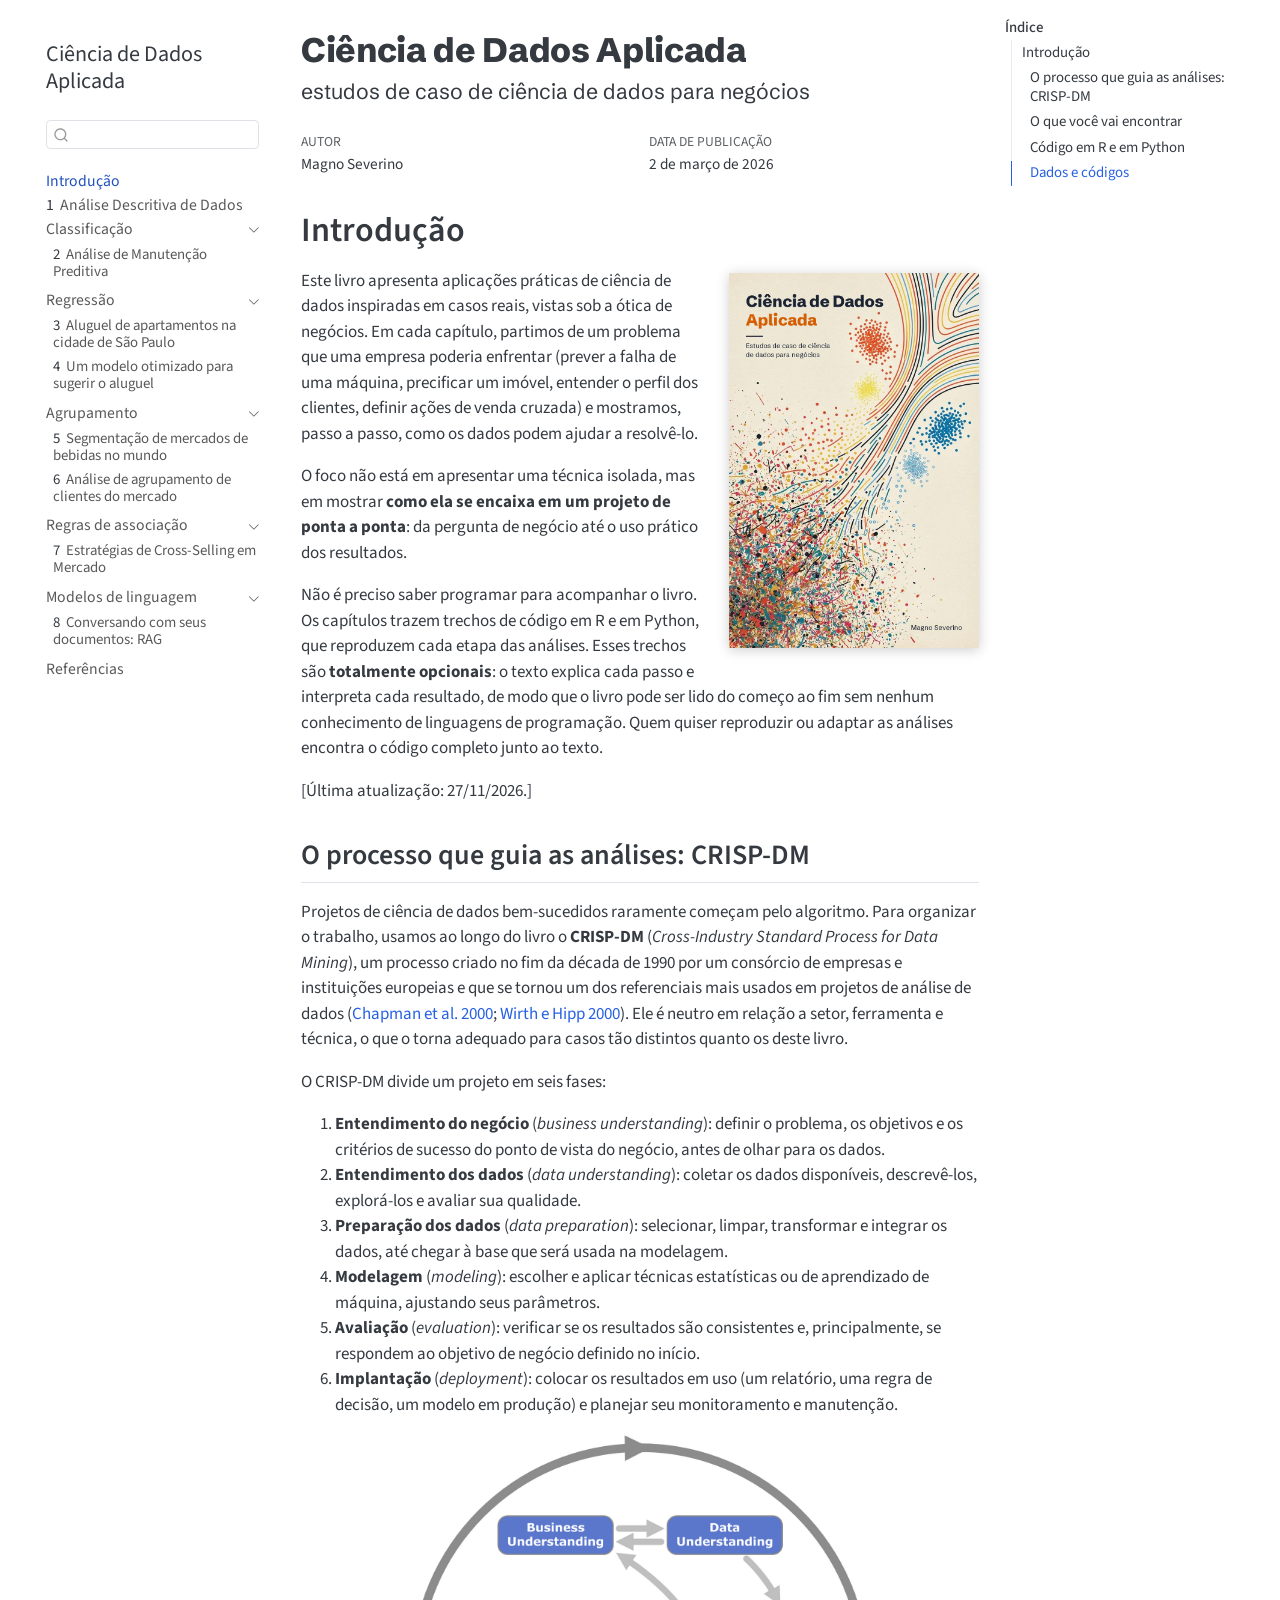
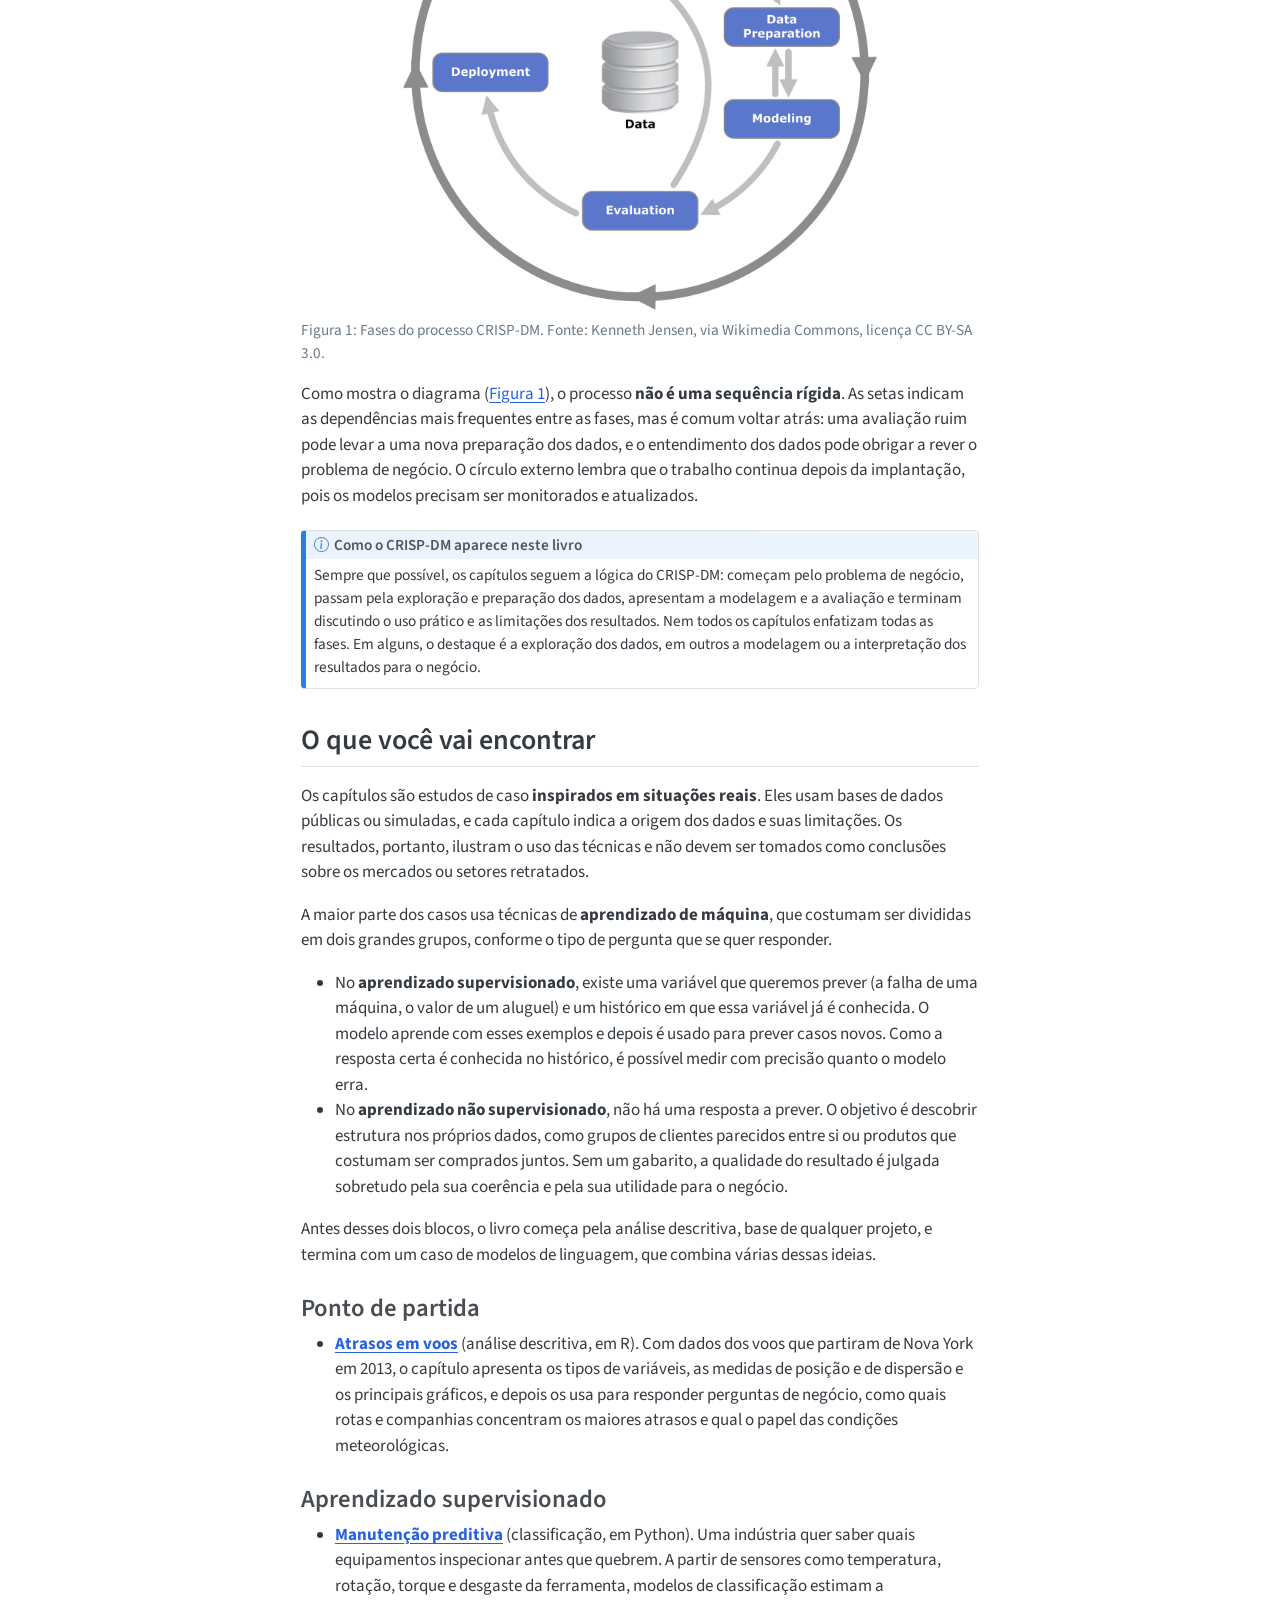
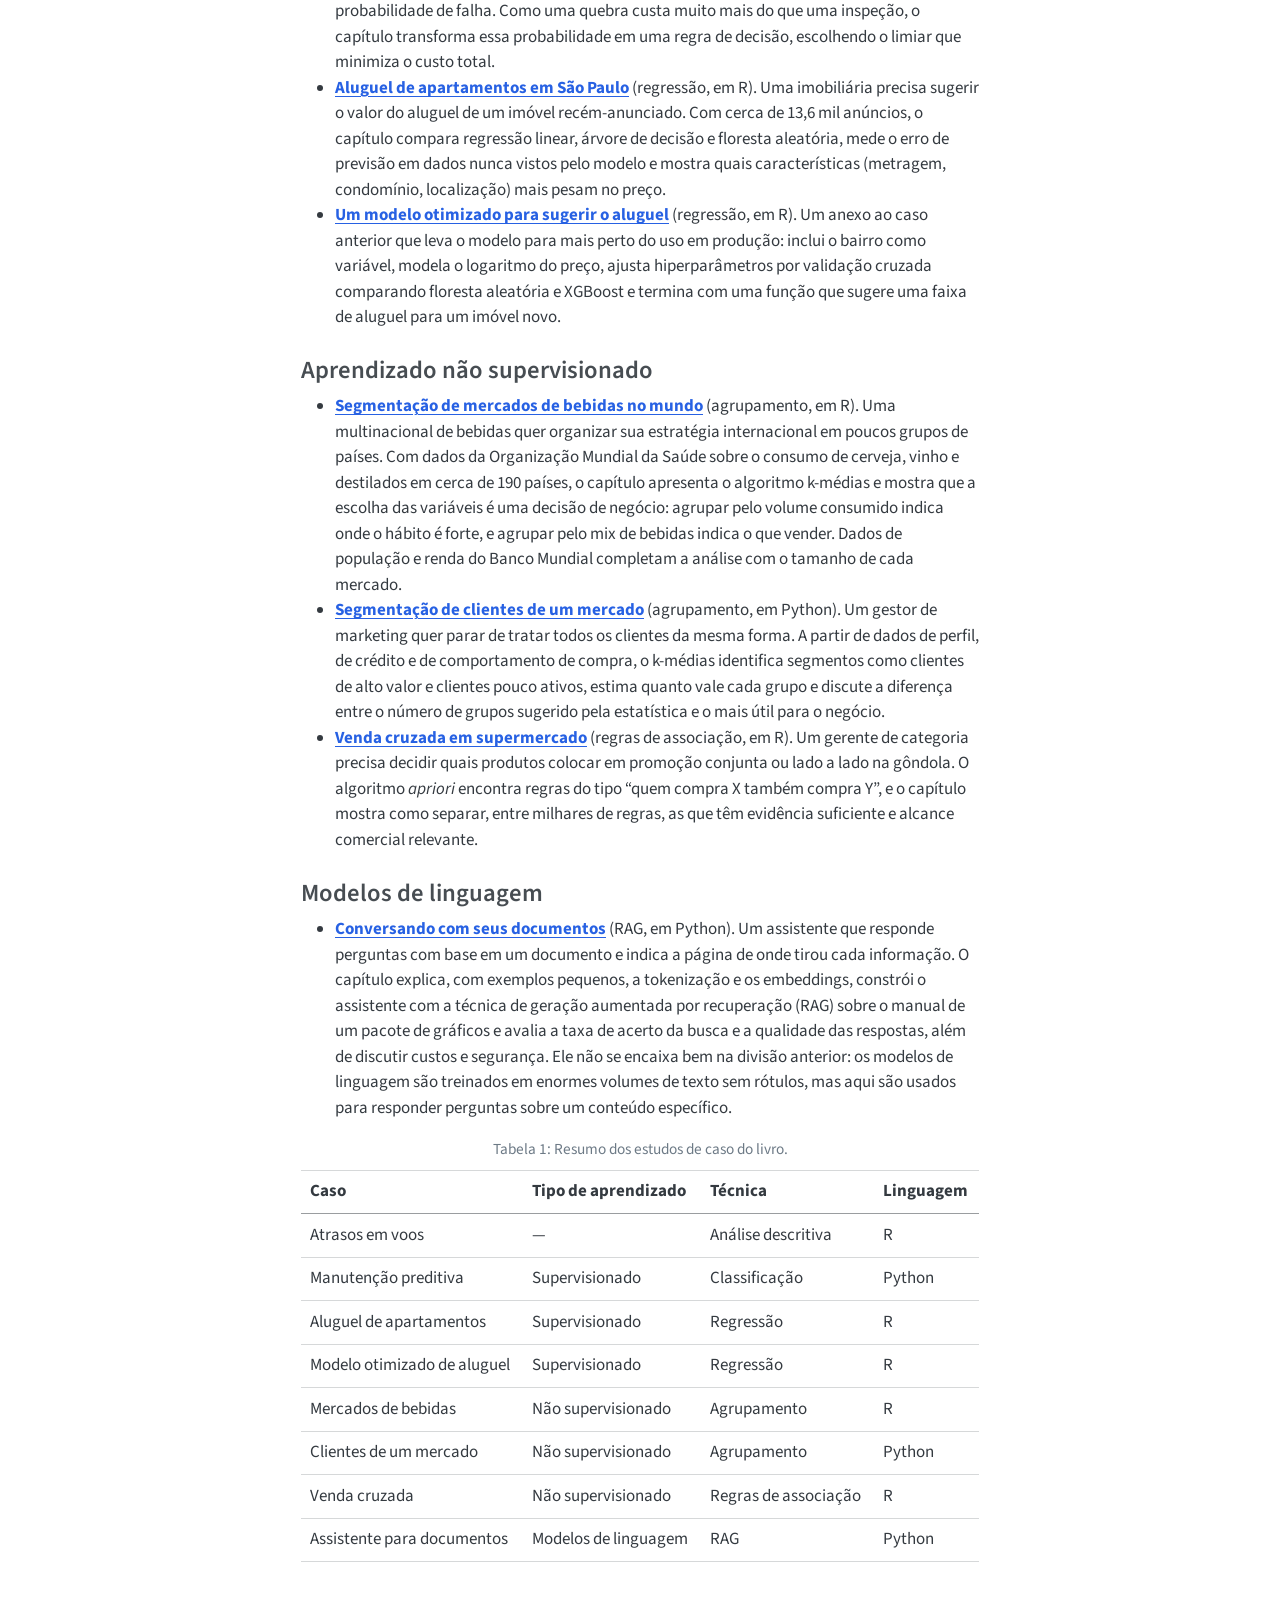
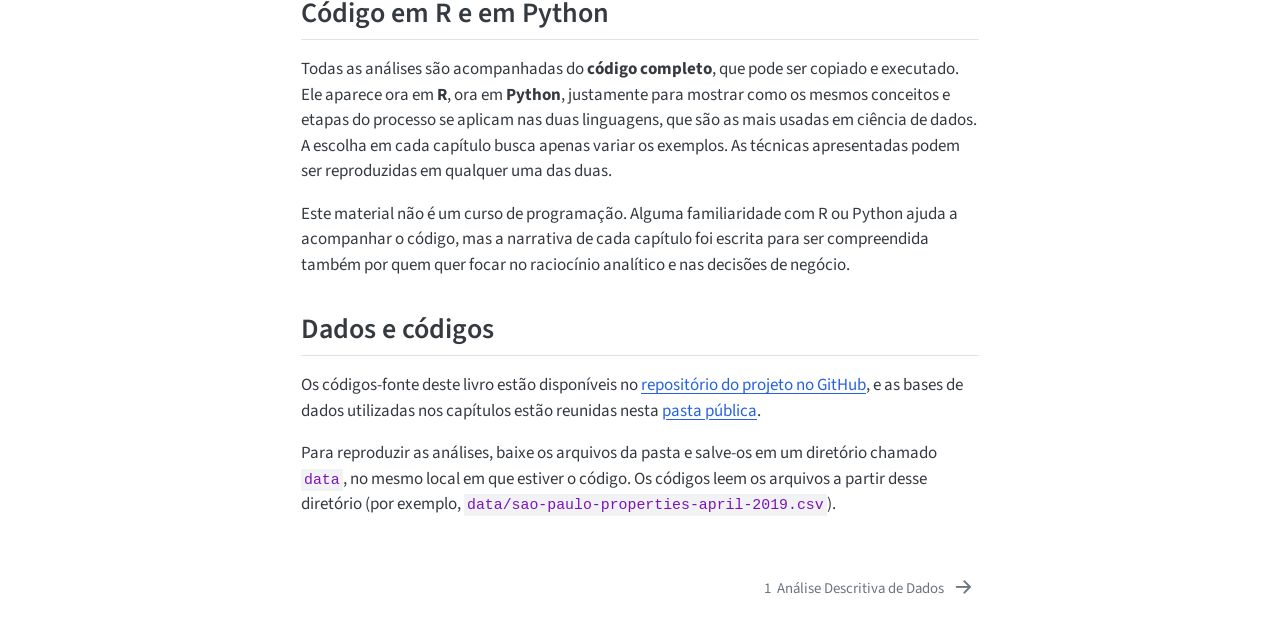
==== commit 18d8d3cf: "Cap. 4: corrige o título na barra lateral e renderiza o livro - Chama purrr::map na tabela dos cinco" ====
--- a/_book/index.html
+++ b/_book/index.html
@@ -195,7 +195,7 @@
           <li class="sidebar-item">
   <div class="sidebar-item-container"> 
   <a href="./04_cluster_538.html" class="sidebar-item-text sidebar-link">
- <span class="menu-text"><span class="chapter-number">5</span>&nbsp; <span class="chapter-title">Consumo de bebidas alcoólicas em diversos países</span></span></a>
+ <span class="menu-text"><span class="chapter-number">5</span>&nbsp; <span class="chapter-title">Segmentação de mercados de bebidas no mundo</span></span></a>
   </div>
 </li>
           <li class="sidebar-item">
@@ -377,7 +377,7 @@
 <section id="aprendizado-não-supervisionado" class="level3">
 <h3 class="anchored" data-anchor-id="aprendizado-não-supervisionado">Aprendizado não supervisionado</h3>
 <ul>
-<li><a href="./04_cluster_538.html"><strong>Consumo de bebidas alcoólicas no mundo</strong></a> (agrupamento, em R). Com dados da Organização Mundial da Saúde sobre o consumo de cerveja, vinho e destilados em cerca de 190 países, o algoritmo k-médias forma grupos de países com hábitos parecidos. O capítulo discute como escolher o número de grupos (método do cotovelo e coeficiente de silhouette) e mostra o resultado em um mapa-múndi.</li>
+<li><a href="./04_cluster_538.html"><strong>Segmentação de mercados de bebidas no mundo</strong></a> (agrupamento, em R). Uma multinacional de bebidas quer organizar sua estratégia internacional em poucos grupos de países. Com dados da Organização Mundial da Saúde sobre o consumo de cerveja, vinho e destilados em cerca de 190 países, o capítulo apresenta o algoritmo k-médias e mostra que a escolha das variáveis é uma decisão de negócio: agrupar pelo volume consumido indica onde o hábito é forte, e agrupar pelo mix de bebidas indica o que vender. Dados de população e renda do Banco Mundial completam a análise com o tamanho de cada mercado.</li>
 <li><a href="./05_cluster_pda.html"><strong>Segmentação de clientes de um mercado</strong></a> (agrupamento, em Python). Um gestor de marketing quer parar de tratar todos os clientes da mesma forma. A partir de dados de perfil, de crédito e de comportamento de compra, o k-médias identifica segmentos como clientes de alto valor e clientes pouco ativos, estima quanto vale cada grupo e discute a diferença entre o número de grupos sugerido pela estatística e o mais útil para o negócio.</li>
 <li><a href="./06_groceries.html"><strong>Venda cruzada em supermercado</strong></a> (regras de associação, em R). Um gerente de categoria precisa decidir quais produtos colocar em promoção conjunta ou lado a lado na gôndola. O algoritmo <em>apriori</em> encontra regras do tipo “quem compra X também compra Y”, e o capítulo mostra como separar, entre milhares de regras, as que têm evidência suficiente e alcance comercial relevante.</li>
 </ul>
@@ -428,7 +428,7 @@
 <td style="text-align: left;">R</td>
 </tr>
 <tr class="odd">
-<td style="text-align: left;">Consumo de bebidas alcoólicas</td>
+<td style="text-align: left;">Mercados de bebidas</td>
 <td style="text-align: left;">Não supervisionado</td>
 <td style="text-align: left;">Agrupamento</td>
 <td style="text-align: left;">R</td>
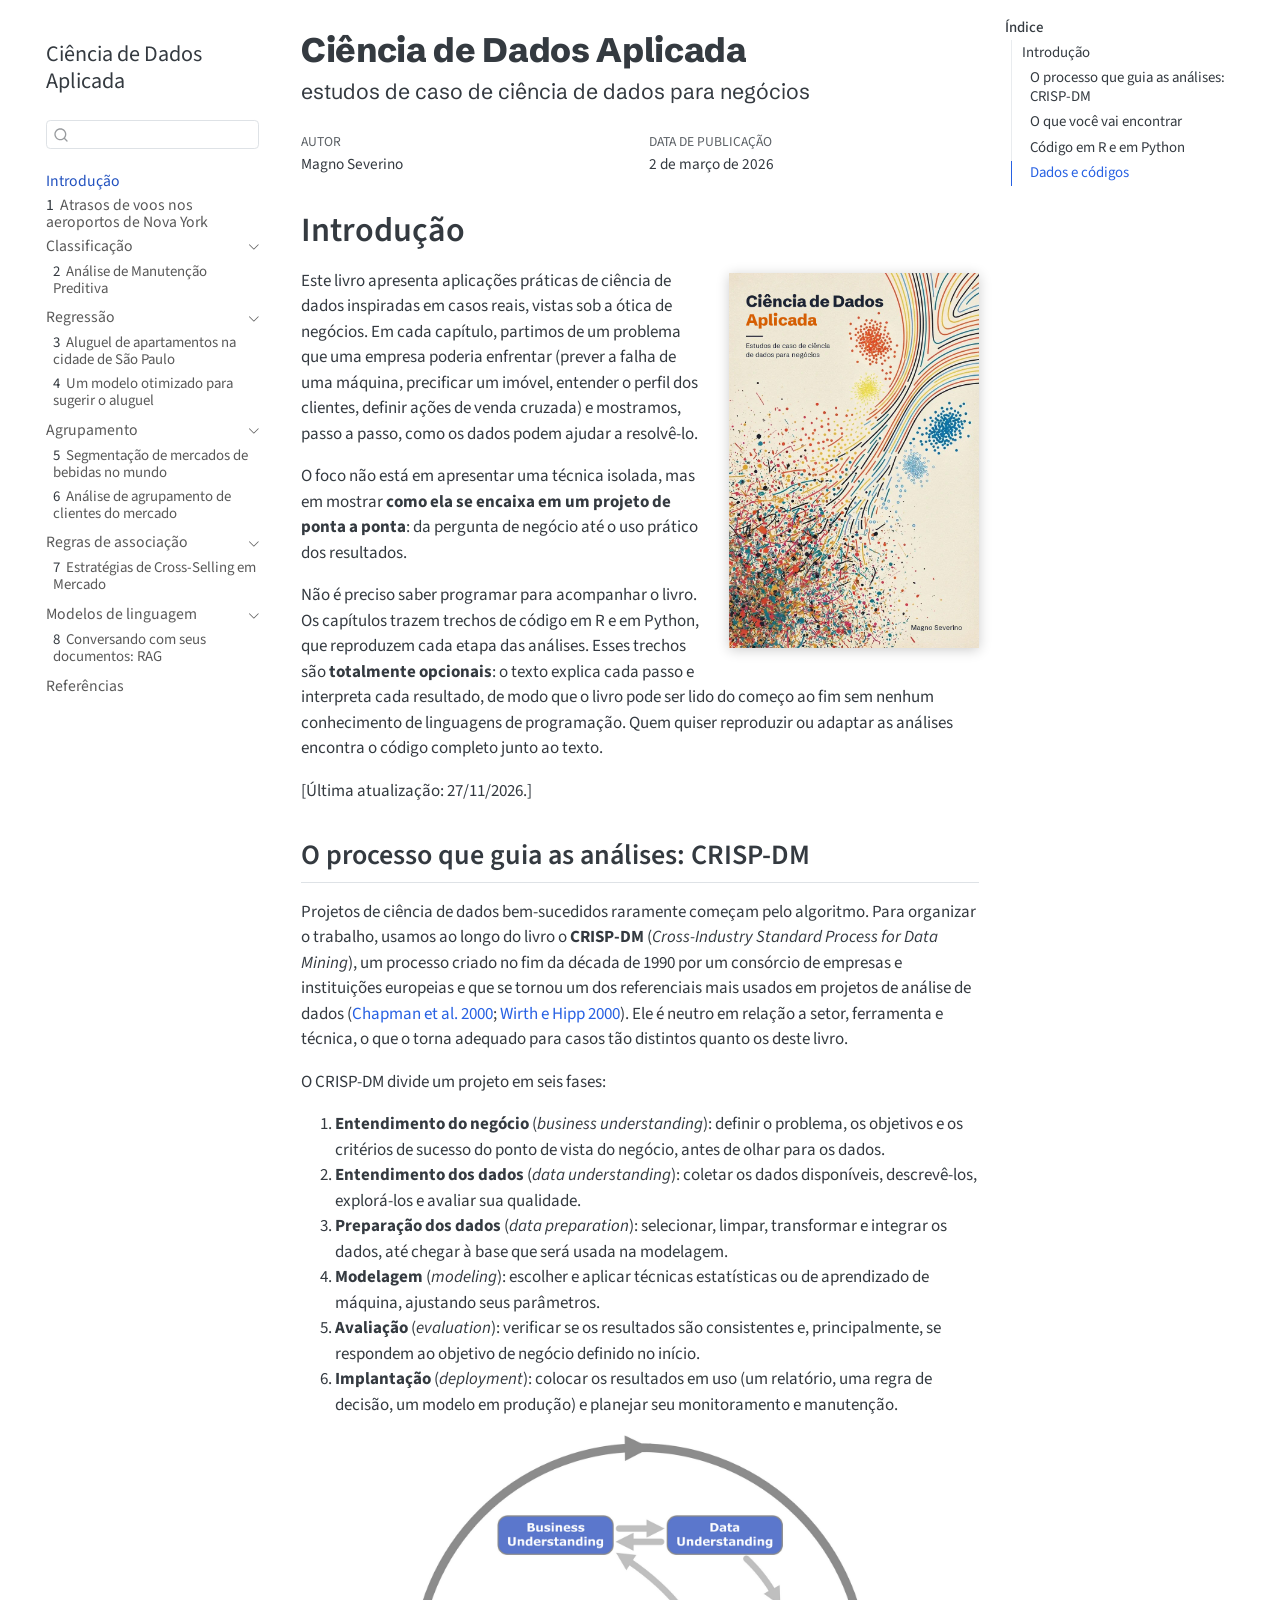
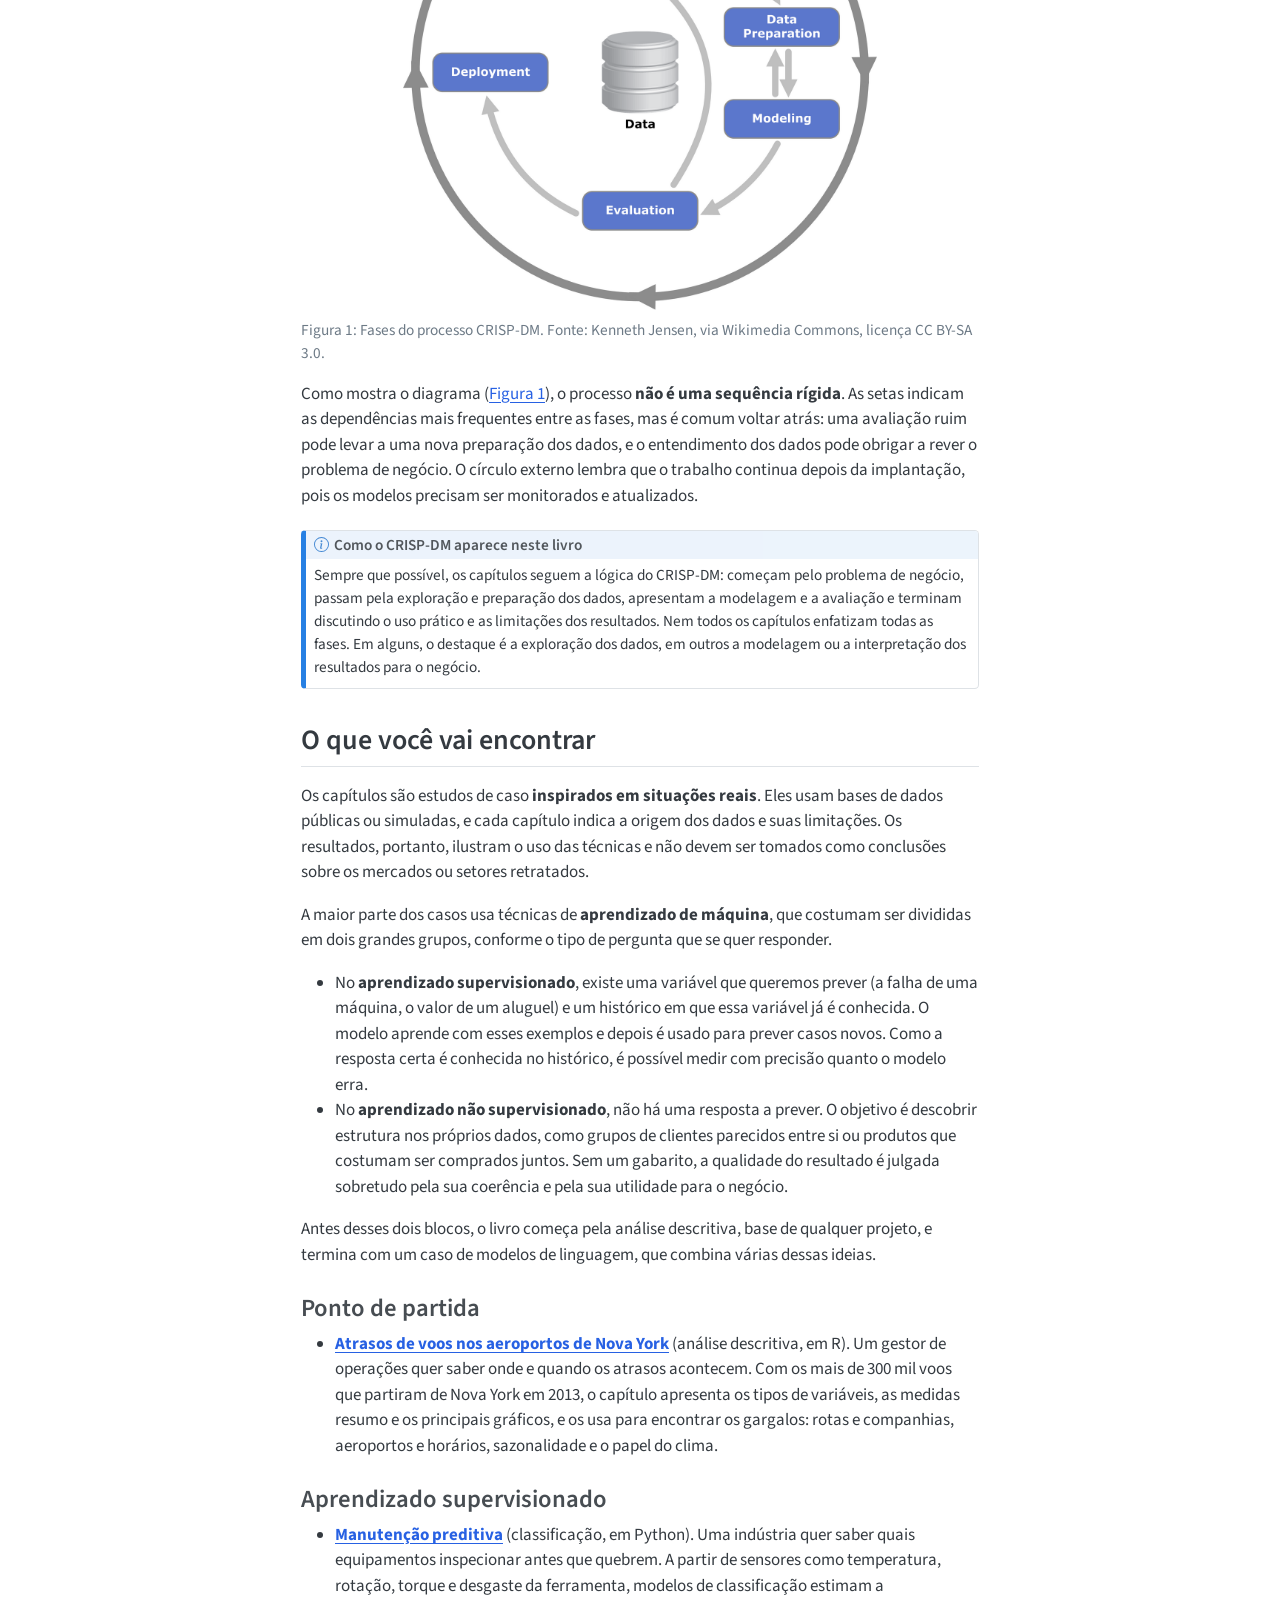
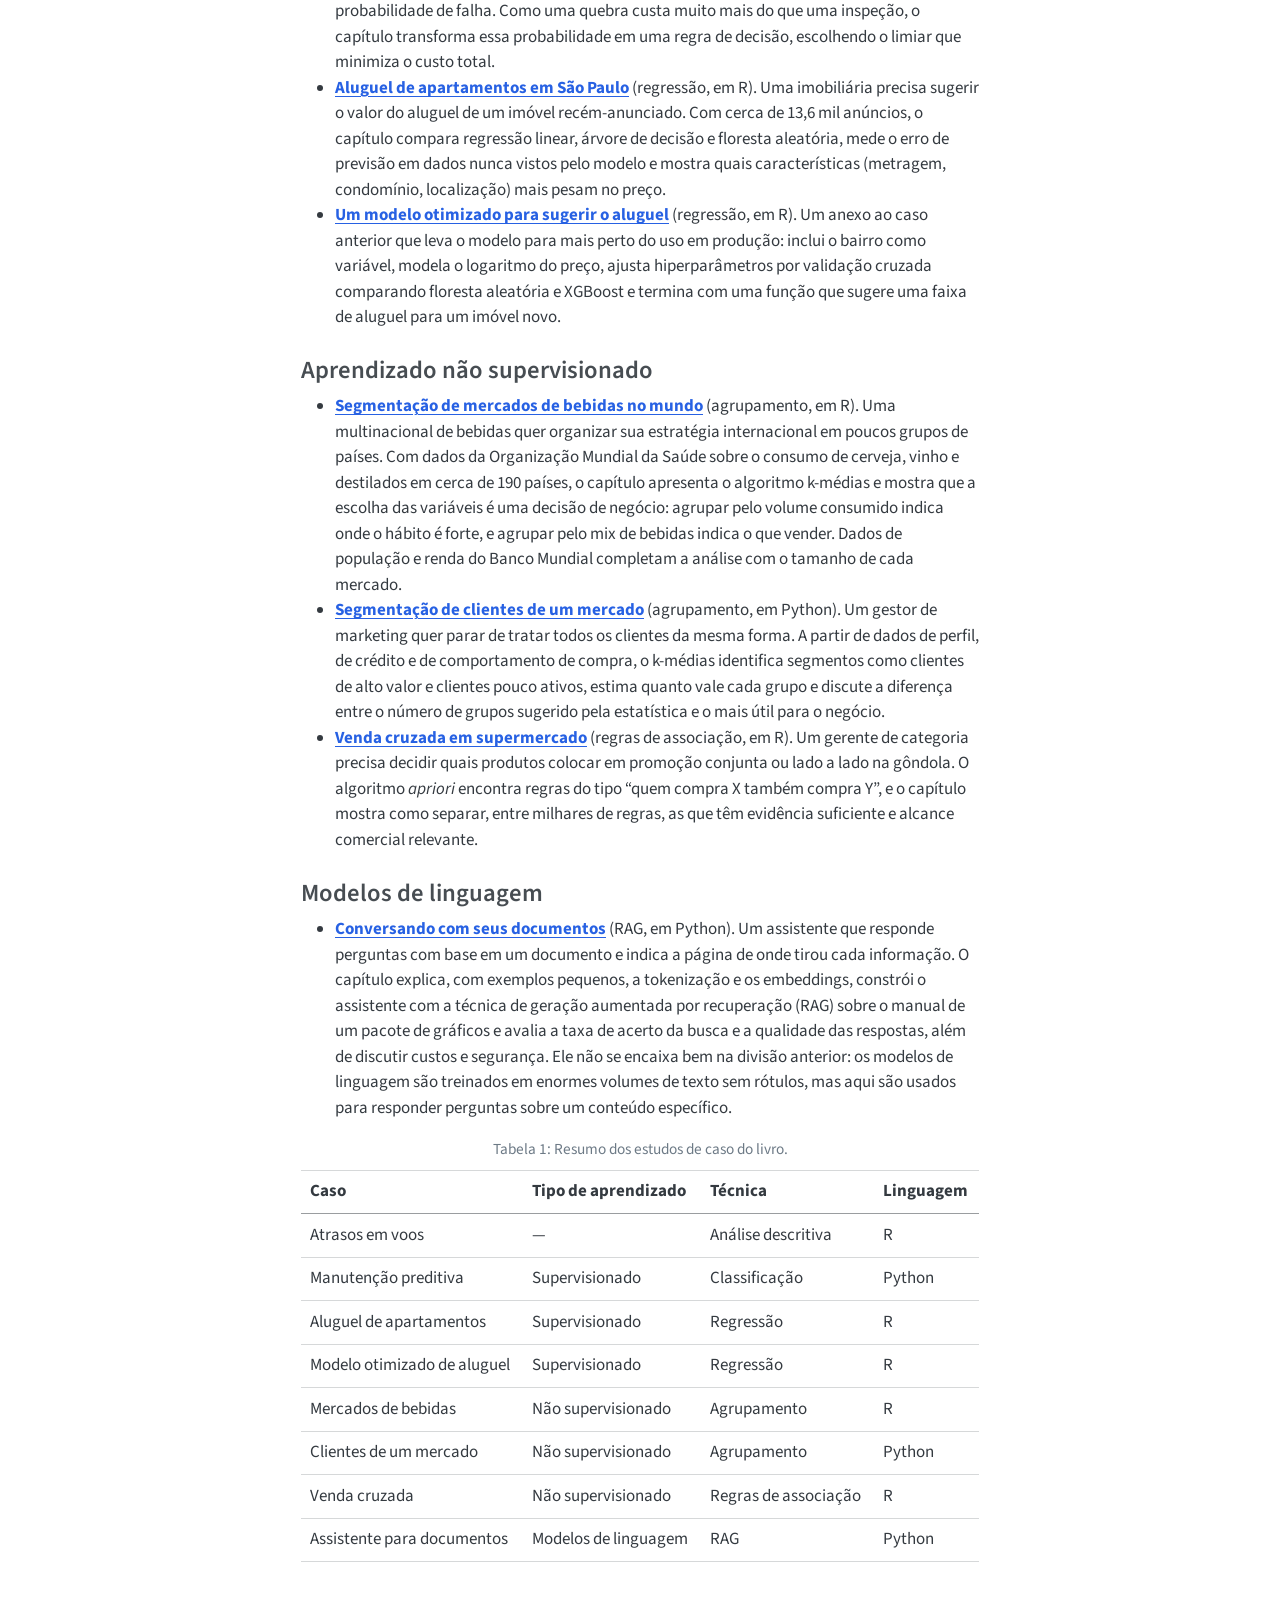
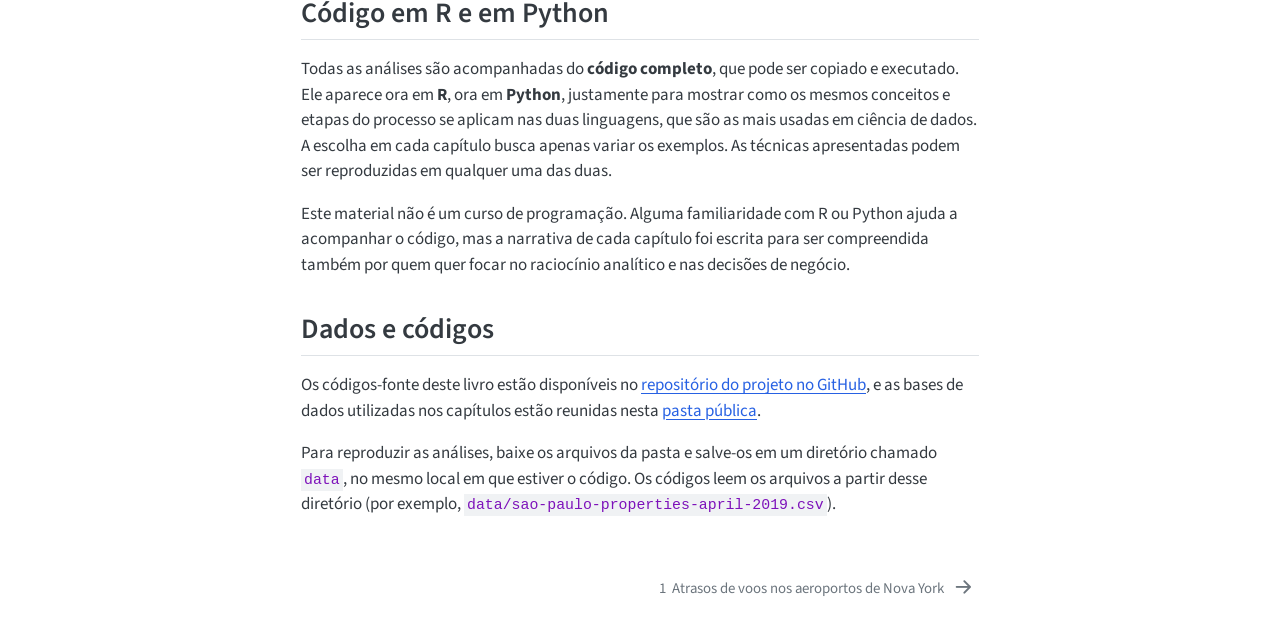
==== commit 5db76933: "Cap. 1: corrige os valores NA no clima e renderiza o livro - Clima: os voos com visibilidade, mas se" ====
--- a/_book/index.html
+++ b/_book/index.html
@@ -140,7 +140,7 @@
         <li class="sidebar-item">
   <div class="sidebar-item-container"> 
   <a href="./01_analise_descritiva.html" class="sidebar-item-text sidebar-link">
- <span class="menu-text"><span class="chapter-number">1</span>&nbsp; <span class="chapter-title">Análise Descritiva de Dados</span></span></a>
+ <span class="menu-text"><span class="chapter-number">1</span>&nbsp; <span class="chapter-title">Atrasos de voos nos aeroportos de Nova York</span></span></a>
   </div>
 </li>
         <li class="sidebar-item sidebar-item-section">
@@ -363,7 +363,7 @@
 <section id="ponto-de-partida" class="level3">
 <h3 class="anchored" data-anchor-id="ponto-de-partida">Ponto de partida</h3>
 <ul>
-<li><a href="./01_analise_descritiva.html"><strong>Atrasos em voos</strong></a> (análise descritiva, em R). Com dados dos voos que partiram de Nova York em 2013, o capítulo apresenta os tipos de variáveis, as medidas de posição e de dispersão e os principais gráficos, e depois os usa para responder perguntas de negócio, como quais rotas e companhias concentram os maiores atrasos e qual o papel das condições meteorológicas.</li>
+<li><a href="./01_analise_descritiva.html"><strong>Atrasos de voos nos aeroportos de Nova York</strong></a> (análise descritiva, em R). Um gestor de operações quer saber onde e quando os atrasos acontecem. Com os mais de 300 mil voos que partiram de Nova York em 2013, o capítulo apresenta os tipos de variáveis, as medidas resumo e os principais gráficos, e os usa para encontrar os gargalos: rotas e companhias, aeroportos e horários, sazonalidade e o papel do clima.</li>
 </ul>
 </section>
 <section id="aprendizado-supervisionado" class="level3">
@@ -887,8 +887,8 @@
   <div class="nav-page nav-page-previous">
   </div>
   <div class="nav-page nav-page-next">
-      <a href="./01_analise_descritiva.html" class="pagination-link" aria-label="Análise Descritiva de Dados">
-        <span class="nav-page-text"><span class="chapter-number">1</span>&nbsp; <span class="chapter-title">Análise Descritiva de Dados</span></span> <i class="bi bi-arrow-right-short"></i>
+      <a href="./01_analise_descritiva.html" class="pagination-link" aria-label="Atrasos de voos nos aeroportos de Nova York">
+        <span class="nav-page-text"><span class="chapter-number">1</span>&nbsp; <span class="chapter-title">Atrasos de voos nos aeroportos de Nova York</span></span> <i class="bi bi-arrow-right-short"></i>
       </a>
   </div>
 </nav>
